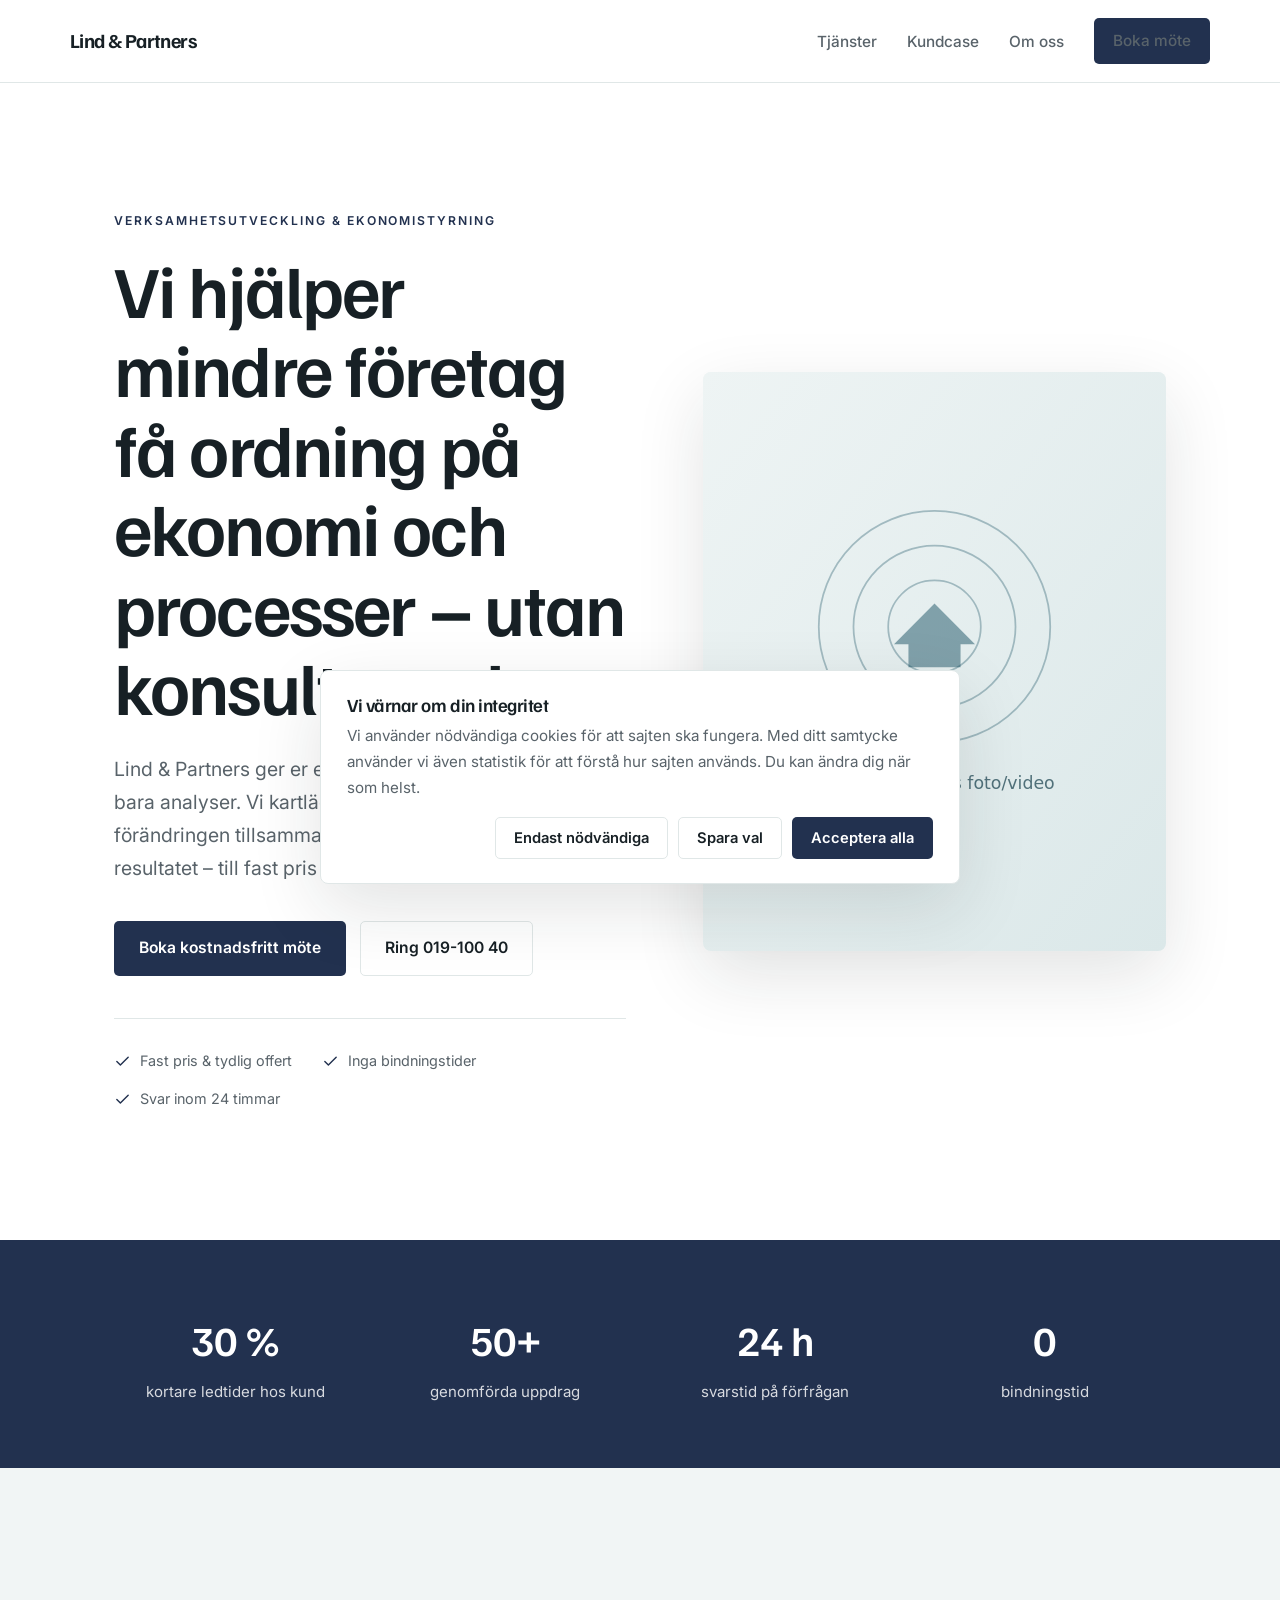
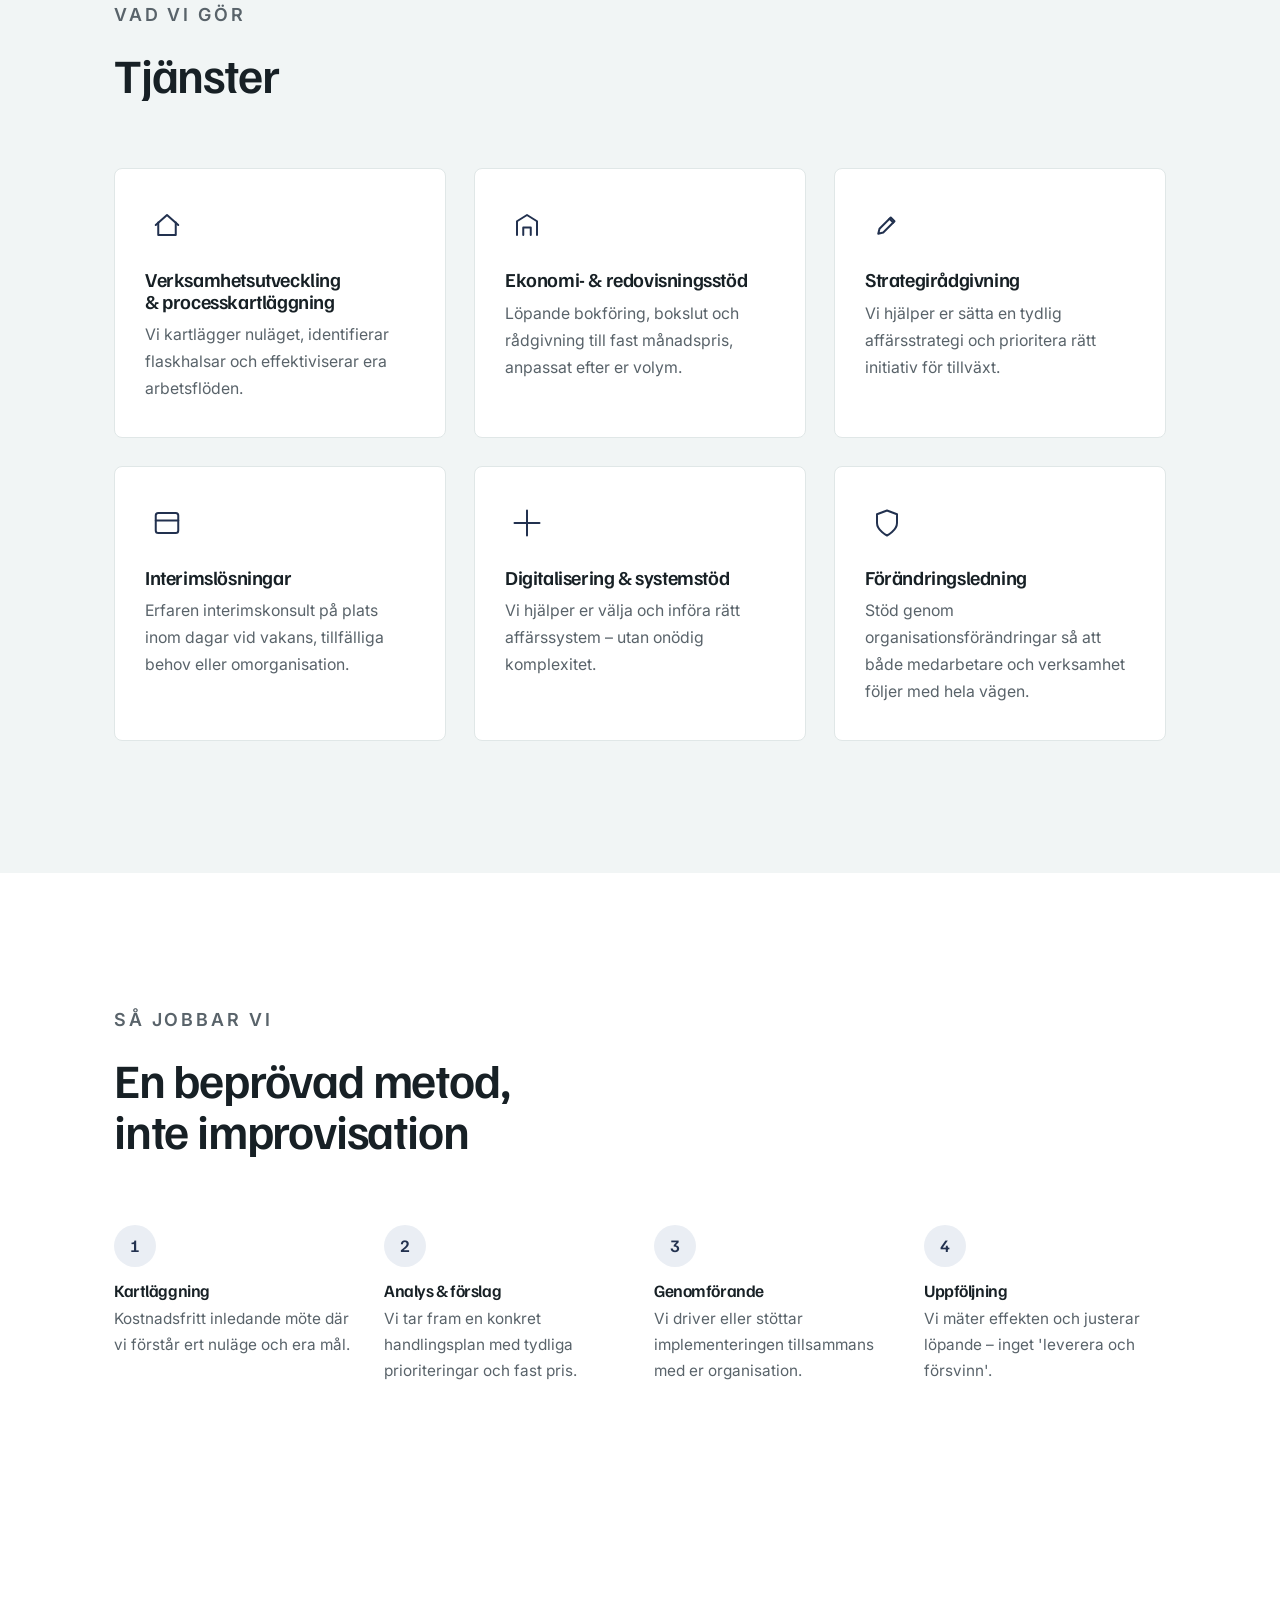
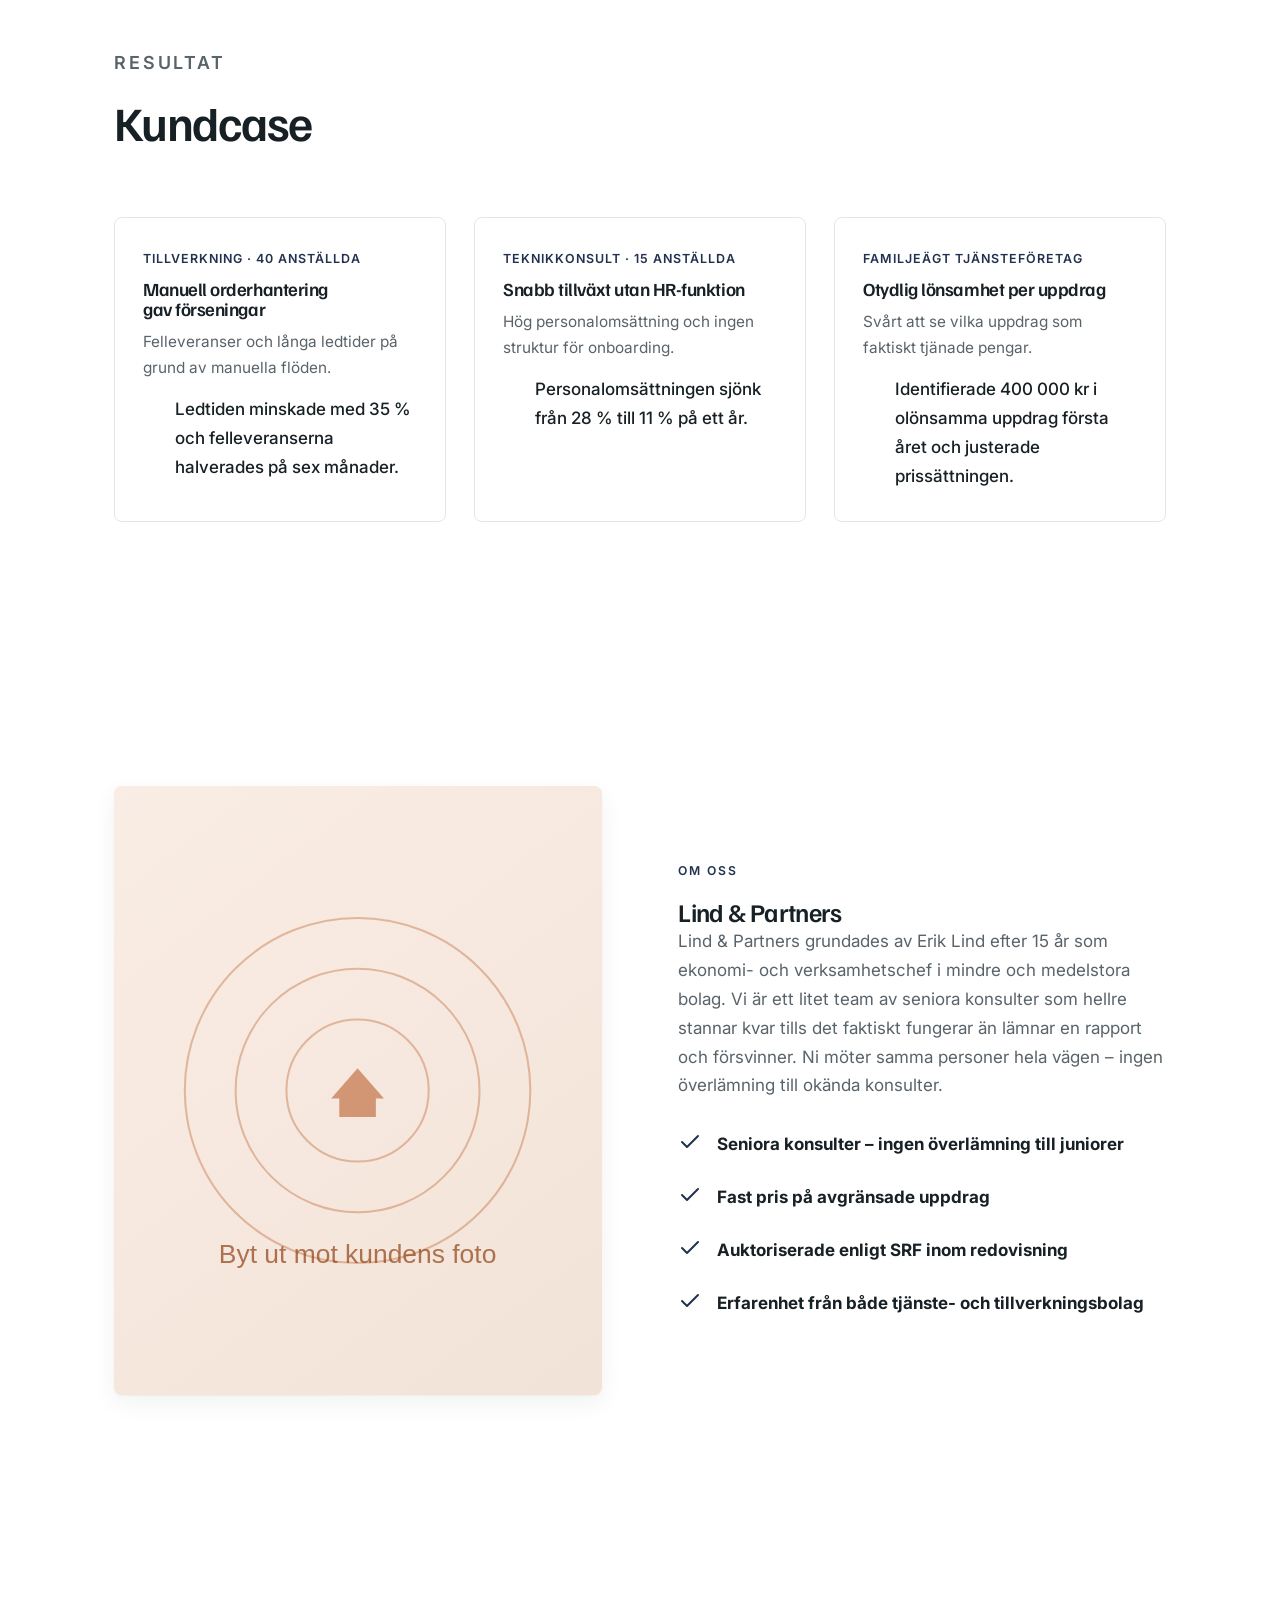
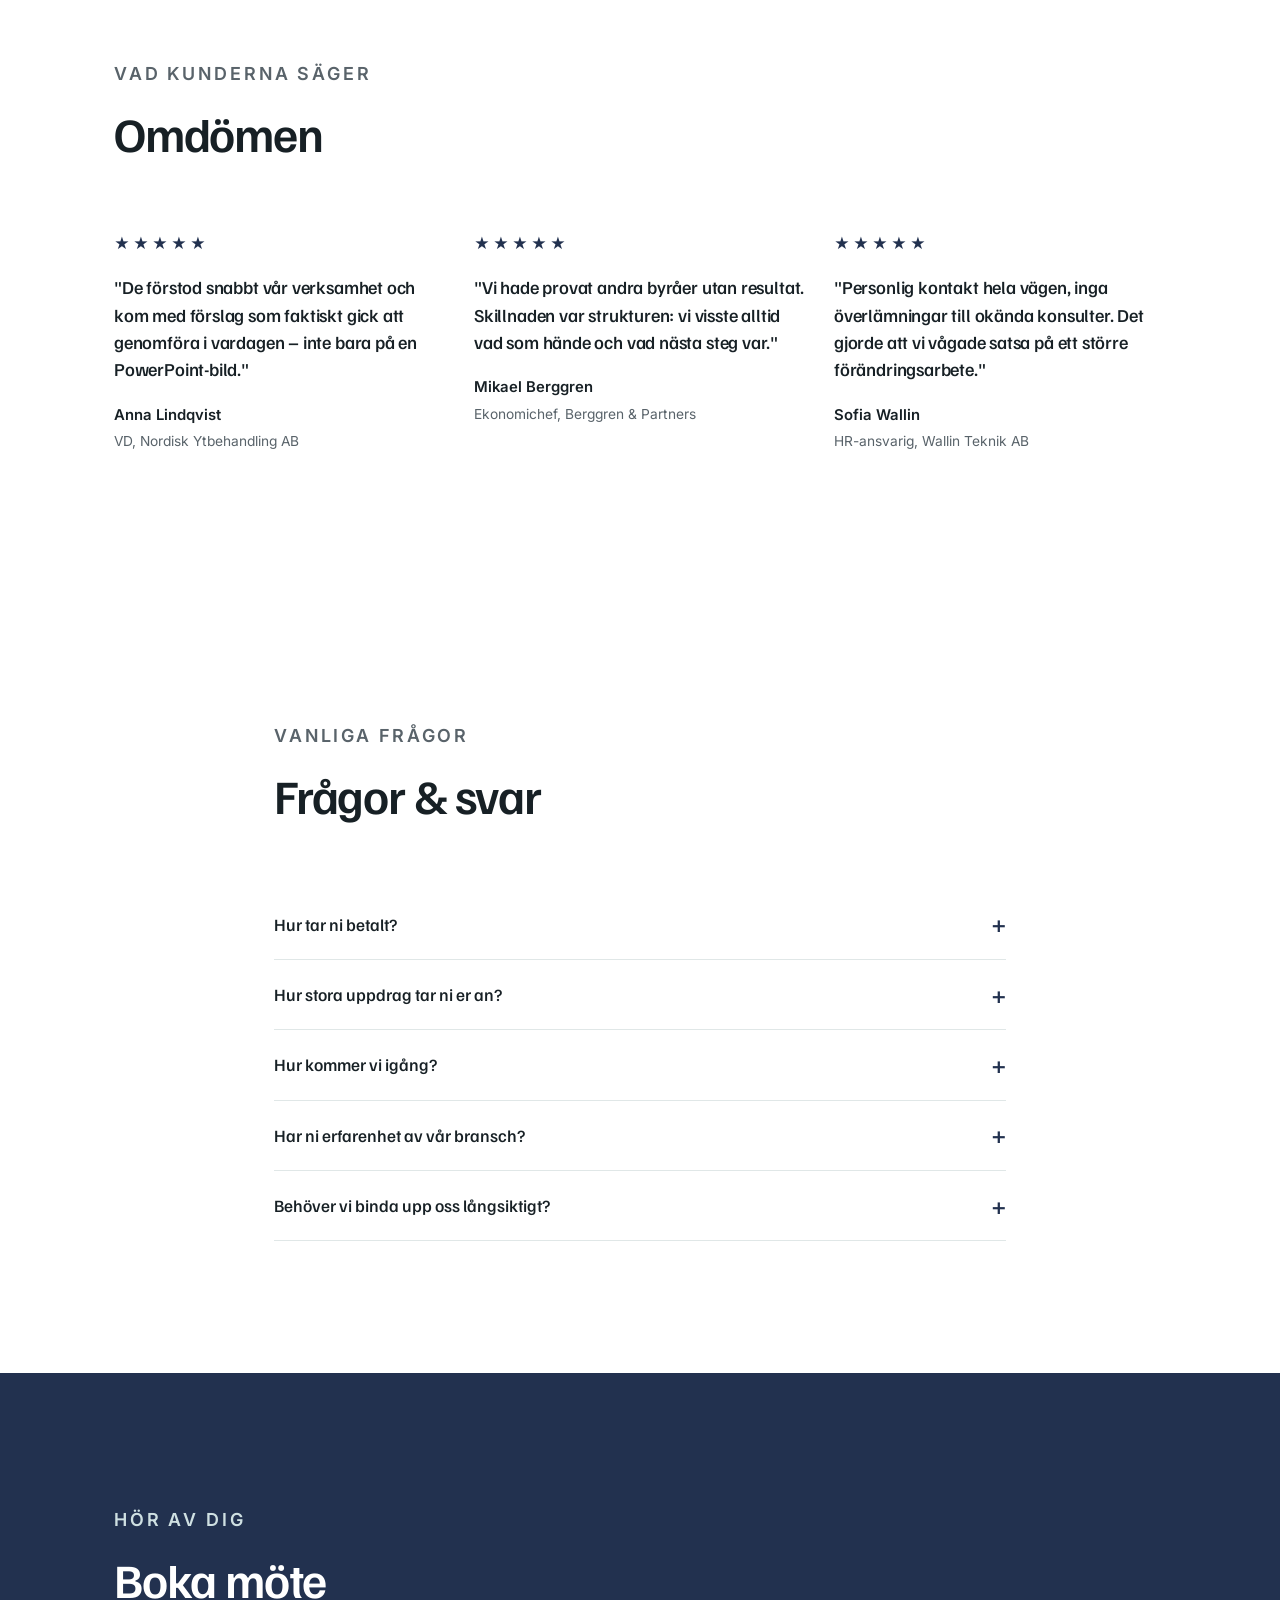
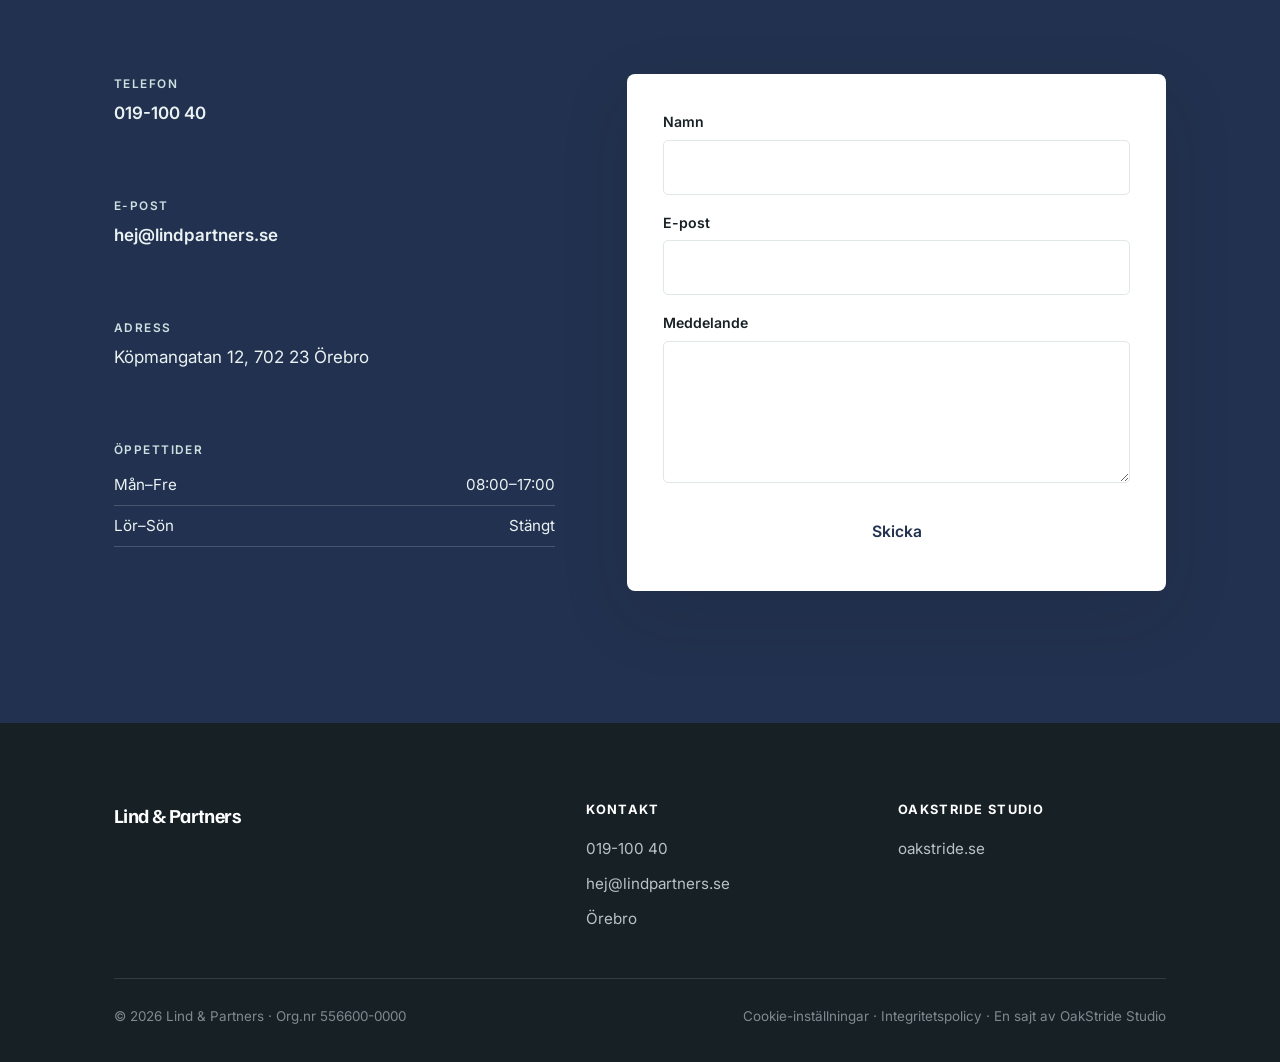
==== examples/lind-partners/index.html @ 36988d46 "Lägg till bransch-exempel under /examples (showcase)" ====
<!DOCTYPE html>
<html lang="sv" data-segment="konsult">
<head>
  <meta charset="UTF-8" />
  <meta name="viewport" content="width=device-width, initial-scale=1.0" />
  <title>Lind &amp; Partners</title>
  <meta name="description" content="Lind &amp; Partners ger er en konkret handlingsplan, inte bara analyser. Vi kartlägger nuläget, genomför förändringen tillsammans med er och följer upp resultatet – till fast pris och utan bindningstid." />
  <link rel="canonical" href="https://www.lindpartners.se/" />
  <meta property="og:type" content="website" />
  <meta property="og:title" content="Lind &amp; Partners" />
  <meta property="og:locale" content="sv_SE" />
  <link rel="icon" href="assets/favicon.svg" type="image/svg+xml" />
  <link rel="preconnect" href="https://fonts.googleapis.com" />
  <link rel="preconnect" href="https://fonts.gstatic.com" crossorigin />
  <link href="https://fonts.googleapis.com/css2?family=Familjen+Grotesk:wght@500;600;700&family=Inter:wght@400;500;600&display=swap" rel="stylesheet" />
  <link rel="stylesheet" href="styles.css" />
  <link rel="stylesheet" href="themes.css" />
  <script type="application/ld+json">{"@context":"https://schema.org","@type":"ProfessionalService","name":"Lind & Partners","telephone":"019-100 40","email":"hej@lindpartners.se","address":{"@type":"PostalAddress","streetAddress":"Köpmangatan 12","postalCode":"702 23","addressLocality":"Örebro","addressCountry":"SE"},"url":"https://www.lindpartners.se/"}</script>
</head>
<body>
  <a class="skip-link" href="#main">Hoppa till innehåll</a>
  <header class="site-header">
    <div class="container nav">
      <a class="brand" href="#top">Lind &amp; Partners</a>
      <button class="nav-toggle" aria-label="Öppna meny" aria-expanded="false" aria-controls="menu"><svg viewBox="0 0 24 24" fill="none" stroke-width="2" stroke-linecap="round" stroke-linejoin="round"><path d="M4 7h16M4 12h16M4 17h16"/></svg></button>
      <ul class="nav-links" id="menu">
        <li><a href="#tjanster">Tjänster</a></li>
        <li><a href="#case">Kundcase</a></li>
        <li><a href="#om">Om oss</a></li>
        <li><a class="btn btn--primary" href="#kontakt">Boka möte</a></li>
      </ul>
    </div>
  </header>
  <main id="main">
    <span id="top"></span>
    <section class="hero">
      <div class="container hero-grid">
        <div>
          <p class="eyebrow">Verksamhetsutveckling &amp; ekonomistyrning</p>
          <h1>Vi hjälper mindre företag få ordning på ekonomi och processer – utan konsultsnack</h1>
          <p class="lead">Lind &amp; Partners ger er en konkret handlingsplan, inte bara analyser. Vi kartlägger nuläget, genomför förändringen tillsammans med er och följer upp resultatet – till fast pris och utan bindningstid.</p>
          <div class="cta-row">
            <a class="btn btn--primary" href="#kontakt">Boka kostnadsfritt möte</a>
            <a class="btn btn--ghost" href="tel:019-10040">Ring 019-100 40</a>
          </div>
          <div class="trust-row">
            <span><svg viewBox="0 0 24 24" fill="none" stroke-width="2" stroke-linecap="round" stroke-linejoin="round"><path d="M20 6 9 17l-5-5"/></svg> Fast pris &amp; tydlig offert</span>
            <span><svg viewBox="0 0 24 24" fill="none" stroke-width="2" stroke-linecap="round" stroke-linejoin="round"><path d="M20 6 9 17l-5-5"/></svg> Inga bindningstider</span>
            <span><svg viewBox="0 0 24 24" fill="none" stroke-width="2" stroke-linecap="round" stroke-linejoin="round"><path d="M20 6 9 17l-5-5"/></svg> Svar inom 24 timmar</span>
          </div>
        </div>
        <div class="hero-media">
          <video class="hero-video" autoplay muted loop playsinline preload="metadata" poster="assets/hero-poster.svg" aria-label="Lind &amp; Partners"></video>
          <img class="video-poster" src="assets/hero-poster.svg" alt="Lind &amp; Partners" />
        </div>
      </div>
    </section>

    <section class="band"><div class="container stats">
        <div class="stat"><div class="stat-v">30 %</div><div class="stat-l">kortare ledtider hos kund</div></div>
        <div class="stat"><div class="stat-v">50+</div><div class="stat-l">genomförda uppdrag</div></div>
        <div class="stat"><div class="stat-v">24 h</div><div class="stat-l">svarstid på förfrågan</div></div>
        <div class="stat"><div class="stat-v">0</div><div class="stat-l">bindningstid</div></div>
      </div></section>

    <section class="section section--surface" id="tjanster">
      <div class="container">
        <div class="section-head"><p class="eyebrow">Vad vi gör</p><h2>Tjänster</h2></div>
        <div class="cards">
          <article class="card"><div class="card-icon"><svg viewBox="0 0 24 24" fill="none" stroke-width="1.6" stroke-linecap="round" stroke-linejoin="round"><path d="M3 12 12 4l9 8"/><path d="M5 10v10h14V10"/></svg></div><h3>Verksamhetsutveckling &amp; processkartläggning</h3><p>Vi kartlägger nuläget, identifierar flaskhalsar och effektiviserar era arbetsflöden.</p></article>
          <article class="card"><div class="card-icon"><svg viewBox="0 0 24 24" fill="none" stroke-width="1.6" stroke-linecap="round" stroke-linejoin="round"><path d="M4 20V9l8-5 8 5v11"/><path d="M9 20v-6h6v6"/></svg></div><h3>Ekonomi- &amp; redovisningsstöd</h3><p>Löpande bokföring, bokslut och rådgivning till fast månadspris, anpassat efter er volym.</p></article>
          <article class="card"><div class="card-icon"><svg viewBox="0 0 24 24" fill="none" stroke-width="1.6" stroke-linecap="round" stroke-linejoin="round"><path d="m14 7 3 3"/><path d="M5 19l1-4 9-9 3 3-9 9-4 1Z"/></svg></div><h3>Strategirådgivning</h3><p>Vi hjälper er sätta en tydlig affärsstrategi och prioritera rätt initiativ för tillväxt.</p></article>
          <article class="card"><div class="card-icon"><svg viewBox="0 0 24 24" fill="none" stroke-width="1.6" stroke-linecap="round" stroke-linejoin="round"><rect x="3" y="4" width="18" height="16" rx="2"/><path d="M3 10h18"/></svg></div><h3>Interimslösningar</h3><p>Erfaren interimskonsult på plats inom dagar vid vakans, tillfälliga behov eller omorganisation.</p></article>
          <article class="card"><div class="card-icon"><svg viewBox="0 0 24 24" fill="none" stroke-width="1.6" stroke-linecap="round" stroke-linejoin="round"><path d="M12 2v20M2 12h20"/></svg></div><h3>Digitalisering &amp; systemstöd</h3><p>Vi hjälper er välja och införa rätt affärssystem – utan onödig komplexitet.</p></article>
          <article class="card"><div class="card-icon"><svg viewBox="0 0 24 24" fill="none" stroke-width="1.6" stroke-linecap="round" stroke-linejoin="round"><path d="M12 22s8-4 8-10V5l-8-3-8 3v7c0 6 8 10 8 10Z"/></svg></div><h3>Förändringsledning</h3><p>Stöd genom organisationsförändringar så att både medarbetare och verksamhet följer med hela vägen.</p></article>
        </div>
      </div>
    </section>

    <section class="section" id="process">
      <div class="container">
        <div class="section-head"><p class="eyebrow">Så jobbar vi</p><h2>En beprövad metod, inte improvisation</h2></div>
        <ol class="steps">
          <li class="step"><span class="step-no">1</span><div><h3>Kartläggning</h3><p>Kostnadsfritt inledande möte där vi förstår ert nuläge och era mål.</p></div></li>
          <li class="step"><span class="step-no">2</span><div><h3>Analys &amp; förslag</h3><p>Vi tar fram en konkret handlingsplan med tydliga prioriteringar och fast pris.</p></div></li>
          <li class="step"><span class="step-no">3</span><div><h3>Genomförande</h3><p>Vi driver eller stöttar implementeringen tillsammans med er organisation.</p></div></li>
          <li class="step"><span class="step-no">4</span><div><h3>Uppföljning</h3><p>Vi mäter effekten och justerar löpande – inget 'leverera och försvinn'.</p></div></li>
        </ol>
      </div>
    </section>

    <section class="section" id="case">
      <div class="container">
        <div class="section-head"><p class="eyebrow">Resultat</p><h2>Kundcase</h2></div>
        <div class="cases">
          <article class="case"><p class="case-tag">Tillverkning · 40 anställda</p><h3>Manuell orderhantering gav förseningar</h3><p class="case-ch">Felleveranser och långa ledtider på grund av manuella flöden.</p><p class="case-re"><span class="tick"><svg viewBox="0 0 24 24" fill="none" stroke-width="2" stroke-linecap="round" stroke-linejoin="round"><path d="M20 6 9 17l-5-5"/></svg></span><span>Ledtiden minskade med 35 % och felleveranserna halverades på sex månader.</span></p></article>
          <article class="case"><p class="case-tag">Teknikkonsult · 15 anställda</p><h3>Snabb tillväxt utan HR-funktion</h3><p class="case-ch">Hög personalomsättning och ingen struktur för onboarding.</p><p class="case-re"><span class="tick"><svg viewBox="0 0 24 24" fill="none" stroke-width="2" stroke-linecap="round" stroke-linejoin="round"><path d="M20 6 9 17l-5-5"/></svg></span><span>Personalomsättningen sjönk från 28 % till 11 % på ett år.</span></p></article>
          <article class="case"><p class="case-tag">Familjeägt tjänsteföretag</p><h3>Otydlig lönsamhet per uppdrag</h3><p class="case-ch">Svårt att se vilka uppdrag som faktiskt tjänade pengar.</p><p class="case-re"><span class="tick"><svg viewBox="0 0 24 24" fill="none" stroke-width="2" stroke-linecap="round" stroke-linejoin="round"><path d="M20 6 9 17l-5-5"/></svg></span><span>Identifierade 400 000 kr i olönsamma uppdrag första året och justerade prissättningen.</span></p></article>
        </div>
      </div>
    </section>

    <section class="section" id="om">
      <div class="container split">
        <div class="split-media"><img src="assets/placeholder.svg" alt="Lind &amp; Partners" /></div>
        <div>
          <p class="eyebrow">Om oss</p>
          <h2>Lind &amp; Partners</h2>
          <p style="color:var(--ink-soft)">Lind &amp; Partners grundades av Erik Lind efter 15 år som ekonomi- och verksamhetschef i mindre och medelstora bolag. Vi är ett litet team av seniora konsulter som hellre stannar kvar tills det faktiskt fungerar än lämnar en rapport och försvinner. Ni möter samma personer hela vägen – ingen överlämning till okända konsulter.</p>
          <ul class="feature-list">
            <li><span class="tick"><svg viewBox="0 0 24 24" fill="none" stroke-width="2" stroke-linecap="round" stroke-linejoin="round"><path d="M20 6 9 17l-5-5"/></svg></span><span><strong>Seniora konsulter – ingen överlämning till juniorer</strong></span></li>
            <li><span class="tick"><svg viewBox="0 0 24 24" fill="none" stroke-width="2" stroke-linecap="round" stroke-linejoin="round"><path d="M20 6 9 17l-5-5"/></svg></span><span><strong>Fast pris på avgränsade uppdrag</strong></span></li>
            <li><span class="tick"><svg viewBox="0 0 24 24" fill="none" stroke-width="2" stroke-linecap="round" stroke-linejoin="round"><path d="M20 6 9 17l-5-5"/></svg></span><span><strong>Auktoriserade enligt SRF inom redovisning</strong></span></li>
            <li><span class="tick"><svg viewBox="0 0 24 24" fill="none" stroke-width="2" stroke-linecap="round" stroke-linejoin="round"><path d="M20 6 9 17l-5-5"/></svg></span><span><strong>Erfarenhet från både tjänste- och tillverkningsbolag</strong></span></li>
          </ul>
        </div>
      </div>
    </section>

    <section class="section" id="omdomen">
      <div class="container">
        <div class="section-head"><p class="eyebrow">Vad kunderna säger</p><h2>Omdömen</h2></div>
        <div class="reviews">
          <blockquote class="review"><div class="stars" aria-label="5 av 5 stjärnor">★★★★★</div><p>"De förstod snabbt vår verksamhet och kom med förslag som faktiskt gick att genomföra i vardagen – inte bara på en PowerPoint-bild."</p><div class="who">Anna Lindqvist<span>VD, Nordisk Ytbehandling AB</span></div></blockquote>
          <blockquote class="review"><div class="stars" aria-label="5 av 5 stjärnor">★★★★★</div><p>"Vi hade provat andra byråer utan resultat. Skillnaden var strukturen: vi visste alltid vad som hände och vad nästa steg var."</p><div class="who">Mikael Berggren<span>Ekonomichef, Berggren &amp; Partners</span></div></blockquote>
          <blockquote class="review"><div class="stars" aria-label="5 av 5 stjärnor">★★★★★</div><p>"Personlig kontakt hela vägen, inga överlämningar till okända konsulter. Det gjorde att vi vågade satsa på ett större förändringsarbete."</p><div class="who">Sofia Wallin<span>HR-ansvarig, Wallin Teknik AB</span></div></blockquote>
        </div>
      </div>
    </section>

    <section class="section" id="faq">
      <div class="container narrow">
        <div class="section-head"><p class="eyebrow">Vanliga frågor</p><h2>Frågor &amp; svar</h2></div>
        <div class="faq">
          <details class="faq-item"><summary>Hur tar ni betalt?</summary><div class="faq-a"><p>Vi jobbar med fasta paketpriser för avgränsade uppdrag och timpris för löpande eller interimsuppdrag – ni får alltid en tydlig offert innan vi startar.</p></div></details>
          <details class="faq-item"><summary>Hur stora uppdrag tar ni er an?</summary><div class="faq-a"><p>Allt från kortare rådgivningsinsatser på några veckor till längre uppdrag och interimslösningar på flera månader.</p></div></details>
          <details class="faq-item"><summary>Hur kommer vi igång?</summary><div class="faq-a"><p>Vi börjar med ett kostnadsfritt och förutsättningslöst möte där vi går igenom ert behov. Sedan får ni ett konkret förslag inom några dagar.</p></div></details>
          <details class="faq-item"><summary>Har ni erfarenhet av vår bransch?</summary><div class="faq-a"><p>Vi har arbetat med bolag inom både tjänst, handel och tillverkning och anpassar alltid metoden efter er verksamhet snarare än att köra ett standardpaket.</p></div></details>
          <details class="faq-item"><summary>Behöver vi binda upp oss långsiktigt?</summary><div class="faq-a"><p>Nej, vi jobbar utan långa bindningstider – ni utvärderar löpande och fortsätter bara så länge det ger värde.</p></div></details>
        </div>
      </div>
    </section>

    <section class="section section--brand" id="kontakt">
      <div class="container">
        <div class="section-head"><p class="eyebrow">Hör av dig</p><h2>Boka möte</h2></div>
        <div class="contact-grid">
          <ul class="contact-list">
            <li><div class="k">Telefon</div><a href="tel:019-10040">019-100 40</a></li>
            <li><div class="k">E-post</div><a href="mailto:hej@lindpartners.se">hej@lindpartners.se</a></li>
            <li><div class="k">Adress</div>Köpmangatan 12, 702 23 Örebro</li>
            <li><div class="k">Öppettider</div><ul class="hours">
                <li><span>Mån–Fre</span><span>08:00–17:00</span></li>
                <li><span>Lör–Sön</span><span>Stängt</span></li>
              </ul></li>
          </ul>
          <form class="contact-form" action="#" method="post">
            <div><label for="namn">Namn</label><input id="namn" name="namn" type="text" autocomplete="name" required /></div>
            <div><label for="epost">E-post</label><input id="epost" name="epost" type="email" autocomplete="email" required /></div>
            <div><label for="meddelande">Meddelande</label><textarea id="meddelande" name="meddelande" rows="4" required></textarea></div>
            <button class="btn btn--primary btn--block" type="submit">Skicka</button>
          </form>
        </div>
      </div>
    </section>
  </main>
  <footer class="site-footer">
    <div class="container">
      <div class="footer-grid">
        <div><a class="brand" href="#top" style="color:#fff">Lind &amp; Partners</a></div>
        <div><h4>Kontakt</h4><ul><li><a href="tel:019-10040">019-100 40</a></li><li><a href="mailto:hej@lindpartners.se">hej@lindpartners.se</a></li><li>Örebro</li></ul></div>
        <div><h4>OakStride Studio</h4><ul><li><a href="https://oakstride.se">oakstride.se</a></li></ul></div>
      </div>
      <div class="footer-bottom">
        <span>© 2026 Lind &amp; Partners · Org.nr 556600-0000</span>
        <span><a href="#" data-oak-consent-open>Cookie-inställningar</a> · <a href="integritetspolicy.html">Integritetspolicy</a> · En sajt av <a href="https://oakstride.se">OakStride Studio</a></span>
      </div>
    </div>
  </footer>
  <script>
    (function () {
      var t = document.querySelector('.nav-toggle'), m = document.getElementById('menu');
      if (t && m) { t.addEventListener('click', function(){var o=m.classList.toggle('open');t.setAttribute('aria-expanded',o?'true':'false');});
        m.addEventListener('click', function(e){ if(e.target.tagName==='A'){m.classList.remove('open');t.setAttribute('aria-expanded','false');} }); }
      if (window.matchMedia && matchMedia('(prefers-reduced-motion: reduce)').matches) {
        document.querySelectorAll('video[autoplay]').forEach(function(v){v.removeAttribute('autoplay');v.pause();});
      }
    })();
  </script>
  <script src="oak-consent.js" defer></script>
  <script src="oak-analytics.js" data-site="lindpartners.se" defer></script>
</body>
</html>
---- examples/lind-partners/styles.css ----
/* =============================================================
   OakStride Studio – Golden Template stylesheet
   Designspråk: "Ren nordisk" – luft, en djup accent, foto-lett.
   -------------------------------------------------------------
   Byt en kunds utseende genom att bara ändra variablerna i
   :root nedan (färger, typsnitt, radie). Inget annat behöver röras.
   ============================================================= */

/* -----------------------------------------------------------------
   1. DESIGN TOKENS  ← detta är det ENDA du normalt ändrar per kund
   ----------------------------------------------------------------- */
:root {
  /* Varumärke – EN djup accent (håll det disciplinerat) */
  --brand:      #1d5566;     /* stålblå – nordiskt vatten */
  --brand-dark: #143d4a;     /* hover/mörkare */
  --brand-tint: #e9f1f2;     /* ljus bakgrundston */

  /* Neutraler – kylbiaserade mot accenten (medvetet valda) */
  --ink:      #172025;       /* kall nästan-svart, brödtext/rubriker */
  --ink-soft: #59636a;       /* dämpad text */
  --paper:    #ffffff;       /* sidbakgrund */
  --surface:  #f1f5f5;       /* sektionsbakgrund (kall off-white) */
  --line:     #e0e7e7;       /* hårfina linjer/kanter */

  /* Fokus (tillgänglighet) */
  --focus:    #1d5566;

  /* Typsnitt */
  --font-head: 'Familjen Grotesk', system-ui, -apple-system, 'Segoe UI', sans-serif;
  --font-body: 'Inter', system-ui, -apple-system, 'Segoe UI', sans-serif;

  /* Form & rytm – crisp och luftigt */
  --radius:    8px;
  --radius-sm: 5px;
  --shadow:    0 1px 2px rgba(23,32,37,.04), 0 8px 24px rgba(23,32,37,.06);
  --shadow-lg: 0 24px 70px rgba(23,32,37,.12);
  --container: 1140px;
  --gap:       clamp(1rem, 2.6vw, 1.75rem);
}

/* -----------------------------------------------------------------
   2. RESET & BAS
   ----------------------------------------------------------------- */
*, *::before, *::after { box-sizing: border-box; margin: 0; padding: 0; }
html { scroll-behavior: smooth; -webkit-text-size-adjust: 100%; }
@media (prefers-reduced-motion: reduce) {
  html { scroll-behavior: auto; }
  *, *::before, *::after { animation: none !important; transition: none !important; }
}
body {
  font-family: var(--font-body);
  color: var(--ink);
  background: var(--paper);
  line-height: 1.7;
  font-size: 17px;
  -webkit-font-smoothing: antialiased;
}
img, svg { display: block; max-width: 100%; height: auto; }
a { color: inherit; }
h1, h2, h3 {
  font-family: var(--font-head); font-weight: 600; line-height: 1.08;
  letter-spacing: -0.025em; color: var(--ink); text-wrap: balance;
}
:focus-visible { outline: 2.5px solid var(--focus); outline-offset: 3px; border-radius: 2px; }

/* -----------------------------------------------------------------
   3. LAYOUT-HJÄLPARE  (luft gör jobbet)
   ----------------------------------------------------------------- */
.container { max-width: var(--container); margin-inline: auto; padding-inline: clamp(22px, 5vw, 44px); }
.section { padding: clamp(68px, 11vw, 132px) 0; }
.section--surface { background: var(--surface); }
.section--brand { background: var(--brand); color: #eaf2f3; }
.section--brand h2, .section--brand .eyebrow { color: #fff; }
.section--brand .section-head p { color: #cfe0e2; }
.section--brand .contact-list .k { color: #cfe0e2; opacity: 1; }
.eyebrow {
  font-size: 0.76rem; font-weight: 600; letter-spacing: 0.16em; text-transform: uppercase;
  color: var(--brand); margin-bottom: 18px;
}
.section-head { max-width: 62ch; margin-bottom: clamp(40px, 6vw, 68px); }
.section-head h2 { font-size: clamp(2rem, 4.4vw, 3rem); margin-bottom: 16px; }
.section-head p { color: var(--ink-soft); font-size: 1.12rem; max-width: 54ch; }

.skip-link { position: absolute; left: -999px; top: 0; z-index: 100; background: var(--brand); color: #fff; padding: 12px 18px; border-radius: 0 0 var(--radius-sm) 0; }
.skip-link:focus { left: 0; }

/* -----------------------------------------------------------------
   4. KNAPPAR  (crisp, en accent)
   ----------------------------------------------------------------- */
.btn {
  display: inline-flex; align-items: center; gap: 9px;
  font-family: var(--font-body); font-weight: 600; font-size: 0.98rem;
  padding: 13px 24px; border-radius: var(--radius-sm); text-decoration: none;
  border: 1.5px solid transparent; cursor: pointer;
  transition: background .16s, color .16s, border-color .16s, transform .16s;
}
.btn--primary { background: var(--brand); color: #fff; }
.btn--primary:hover, .btn--primary:focus-visible { background: var(--brand-dark); }
.btn--ghost { border-color: var(--line); color: var(--ink); background: transparent; }
.btn--ghost:hover, .btn--ghost:focus-visible { border-color: var(--brand); color: var(--brand); }
.section--brand .btn--primary { background: #fff; color: var(--brand); }
.section--brand .btn--primary:hover { background: #eaf2f3; }
.btn--block { width: 100%; justify-content: center; }

/* -----------------------------------------------------------------
   5. HEADER / NAV  (minimal)
   ----------------------------------------------------------------- */
.site-header {
  position: sticky; top: 0; z-index: 20;
  background: color-mix(in srgb, var(--paper) 85%, transparent);
  backdrop-filter: blur(12px);
  border-bottom: 1px solid var(--line);
}
.nav { display: flex; align-items: center; justify-content: space-between; padding: 18px 0; }
.brand { font-family: var(--font-head); font-weight: 700; font-size: 1.24rem; text-decoration: none; color: var(--ink); letter-spacing: -0.03em; }
.brand span { color: var(--brand); }
.nav-links { display: flex; align-items: center; gap: 30px; list-style: none; }
.nav-links a { text-decoration: none; font-weight: 500; font-size: 0.96rem; color: var(--ink-soft); }
.nav-links a:hover { color: var(--ink); }
.nav-links .btn { padding: 9px 18px; }
.nav-toggle { display: none; background: none; border: 0; cursor: pointer; padding: 8px; }
.nav-toggle svg { width: 26px; height: 26px; stroke: var(--ink); }

@media (max-width: 800px) {
  .nav-toggle { display: block; }
  .nav-links {
    position: absolute; top: 100%; left: 0; right: 0;
    flex-direction: column; align-items: stretch; gap: 2px;
    background: var(--paper); border-bottom: 1px solid var(--line);
    padding: 10px 22px 22px; box-shadow: var(--shadow); display: none;
  }
  .nav-links.open { display: flex; }
  .nav-links a { padding: 13px 4px; border-bottom: 1px solid var(--line); }
  .nav-links li:last-child a, .nav-links .btn { border: 0; }
  .nav-links .btn { margin-top: 10px; justify-content: center; }
}

/* -----------------------------------------------------------------
   6. HERO  (foto-lett, mycket luft)
   ----------------------------------------------------------------- */
.hero { padding: clamp(64px, 11vw, 128px) 0; }
.hero-grid { display: grid; grid-template-columns: 1.05fr 0.95fr; gap: clamp(32px, 6vw, 80px); align-items: center; }
.hero h1 { font-size: clamp(2.6rem, 7vw, 4.6rem); margin-bottom: 26px; }
.hero .lead { font-size: 1.22rem; color: var(--ink-soft); max-width: 46ch; margin-bottom: 36px; }
.hero .cta-row { display: flex; gap: 14px; flex-wrap: wrap; }
.hero-media { border-radius: var(--radius); overflow: hidden; box-shadow: var(--shadow-lg); aspect-ratio: 4/5; background: var(--surface); }
.hero-media img { width: 100%; height: 100%; object-fit: cover; }
.trust-row { display: flex; flex-wrap: wrap; gap: 14px 30px; margin-top: 42px; padding-top: 30px; border-top: 1px solid var(--line); color: var(--ink-soft); font-size: 0.9rem; }
.trust-row span { display: inline-flex; align-items: center; gap: 9px; }
.trust-row svg { width: 17px; height: 17px; stroke: var(--brand); }
@media (max-width: 880px) { .hero-grid { grid-template-columns: 1fr; } .hero-media { order: -1; aspect-ratio: 16/10; } }

/* -----------------------------------------------------------------
   7. TJÄNSTER  (lätta kort, luft framför ramar)
   ----------------------------------------------------------------- */
.cards { display: grid; grid-template-columns: repeat(3, 1fr); gap: var(--gap); }
@media (max-width: 900px) { .cards { grid-template-columns: repeat(2, 1fr); } }
@media (max-width: 560px) { .cards { grid-template-columns: 1fr; } }
.card { background: var(--paper); border: 1px solid var(--line); border-radius: var(--radius); padding: 34px 30px; transition: border-color .18s, transform .18s; }
.card:hover { transform: translateY(-3px); border-color: var(--brand); }
.card .card-icon { width: 44px; height: 44px; display: grid; place-items: center; margin-bottom: 22px; color: var(--brand); }
.card .card-icon svg { width: 30px; height: 30px; stroke: var(--brand); }
.card h3 { font-size: 1.24rem; margin-bottom: 10px; letter-spacing: -0.02em; }
.card p { color: var(--ink-soft); font-size: 0.99rem; }

/* -----------------------------------------------------------------
   8. OM / FEATURES
   ----------------------------------------------------------------- */
.split { display: grid; grid-template-columns: 1fr 1fr; gap: clamp(32px, 6vw, 80px); align-items: center; }
.split-media { border-radius: var(--radius); overflow: hidden; box-shadow: var(--shadow); aspect-ratio: 4/5; background: var(--surface); }
.split-media img { width: 100%; height: 100%; object-fit: cover; }
.feature-list { list-style: none; display: grid; gap: 22px; margin-top: 30px; }
.feature-list li { display: flex; gap: 15px; align-items: flex-start; }
.feature-list .tick { flex: none; width: 24px; height: 24px; color: var(--brand); }
.feature-list .tick svg { width: 24px; height: 24px; stroke: var(--brand); }
.feature-list strong { display: block; margin-bottom: 2px; }
.feature-list span.txt { color: var(--ink-soft); font-size: 0.97rem; }
@media (max-width: 800px) { .split { grid-template-columns: 1fr; } }

/* -----------------------------------------------------------------
   9. GALLERI
   ----------------------------------------------------------------- */
.gallery { display: grid; grid-template-columns: repeat(3, 1fr); gap: 16px; }
.gallery a { border-radius: var(--radius); overflow: hidden; aspect-ratio: 4/3; background: var(--surface); }
.gallery img { width: 100%; height: 100%; object-fit: cover; transition: transform .4s ease; }
.gallery a:hover img { transform: scale(1.04); }
@media (max-width: 700px) { .gallery { grid-template-columns: repeat(2, 1fr); } }

/* -----------------------------------------------------------------
   10. OMDÖMEN
   ----------------------------------------------------------------- */
.reviews { display: grid; grid-template-columns: repeat(3, 1fr); gap: var(--gap); }
@media (max-width: 900px) { .reviews { grid-template-columns: 1fr; } }
.review { padding: 4px 0; }
.review + .review { border-top: 0; }
.stars { color: var(--brand); letter-spacing: 3px; margin-bottom: 16px; font-size: 0.95rem; }
.review p { font-size: 1.14rem; line-height: 1.5; margin-bottom: 20px; letter-spacing: -0.01em; font-family: var(--font-head); font-weight: 500; }
.review .who { font-weight: 600; font-size: 0.93rem; }
.review .who span { display: block; color: var(--ink-soft); font-weight: 400; font-size: 0.86rem; margin-top: 2px; }

/* -----------------------------------------------------------------
   11. KONTAKT
   ----------------------------------------------------------------- */
.contact-grid { display: grid; grid-template-columns: 0.9fr 1.1fr; gap: clamp(32px, 6vw, 72px); }
@media (max-width: 820px) { .contact-grid { grid-template-columns: 1fr; } }
.contact-list { list-style: none; display: grid; gap: 24px; }
.contact-list .k { font-size: 0.74rem; font-weight: 600; letter-spacing: 0.12em; text-transform: uppercase; opacity: 0.8; margin-bottom: 5px; }
.contact-list a { text-decoration: none; font-weight: 600; }
.section--brand .contact-list a:hover { text-decoration: underline; }
.hours { list-style: none; }
.hours li { display: flex; justify-content: space-between; padding: 7px 0; border-bottom: 1px solid rgba(255,255,255,.18); font-size: 0.95rem; }
form.contact-form { display: grid; gap: 16px; background: var(--paper); color: var(--ink); padding: clamp(24px, 4vw, 36px); border-radius: var(--radius); box-shadow: var(--shadow-lg); }
.contact-form label { font-size: 0.88rem; font-weight: 600; display: block; margin-bottom: 6px; }
.contact-form input, .contact-form textarea { width: 100%; font: inherit; padding: 12px 14px; border: 1px solid var(--line); border-radius: var(--radius-sm); background: var(--paper); color: var(--ink); }
.contact-form input:focus, .contact-form textarea:focus { outline: 2.5px solid var(--focus); outline-offset: 1px; border-color: var(--focus); }

/* -----------------------------------------------------------------
   12. FOOTER
   ----------------------------------------------------------------- */
.site-footer { background: var(--ink); color: #b9c2c6; padding: clamp(48px, 7vw, 76px) 0 34px; }
.footer-grid { display: grid; grid-template-columns: 1.6fr 1fr 1fr; gap: 44px; }
.site-footer h4 { color: #fff; font-family: var(--font-body); font-size: 0.8rem; letter-spacing: 0.1em; text-transform: uppercase; margin-bottom: 16px; }
.site-footer a { color: #b9c2c6; text-decoration: none; }
.site-footer a:hover { color: #fff; }
.site-footer ul { list-style: none; display: grid; gap: 9px; font-size: 0.95rem; }
.footer-bottom { border-top: 1px solid rgba(255,255,255,.12); margin-top: 46px; padding-top: 26px; display: flex; justify-content: space-between; flex-wrap: wrap; gap: 12px; font-size: 0.84rem; color: #7f8a8f; }
.footer-bottom a { color: #7f8a8f; }
@media (max-width: 720px) { .footer-grid { grid-template-columns: 1fr; gap: 30px; } }

/* -----------------------------------------------------------------
   13. HERO – RÖRLIG BILD (video)
   ----------------------------------------------------------------- */
/* a) Video i mediakolumnen (samma layout som bild) */
.hero-media video { width: 100%; height: 100%; object-fit: cover; display: block; }

/* b) Fullbredds "cinematic"-hero med bakgrundsvideo (valfri variant).
      Använd <section class="hero hero--cinematic"> med .hero-bg + .container. */
.hero--cinematic { position: relative; padding: 0; min-height: min(78vh, 720px); display: grid; align-items: center; overflow: hidden; }
.hero--cinematic .hero-bg { position: absolute; inset: 0; z-index: 0; }
.hero--cinematic .hero-bg video, .hero--cinematic .hero-bg img { width: 100%; height: 100%; object-fit: cover; }
.hero--cinematic::after { content: ""; position: absolute; inset: 0; z-index: 1; background: linear-gradient(90deg, rgba(23,32,37,.74) 0%, rgba(23,32,37,.40) 60%, rgba(23,32,37,.20) 100%); }
.hero--cinematic > .container { position: relative; z-index: 2; padding-top: 64px; padding-bottom: 64px; }
.hero--cinematic h1 { color: #fff; }
.hero--cinematic .eyebrow { color: #9fd0da; }
.hero--cinematic .lead { color: #dbe6e8; }
.hero--cinematic .trust-row { border-top-color: rgba(255,255,255,.25); color: #cdd8da; }
.hero--cinematic .trust-row svg { stroke: #fff; }
.hero--cinematic .btn--ghost { border-color: rgba(255,255,255,.5); color: #fff; }
.hero--cinematic .btn--ghost:hover { background: #fff; color: var(--brand); border-color: #fff; }

/* Reducerad rörelse: dölj video, visa poster (JS pausar också) */
@media (prefers-reduced-motion: reduce) {
  .hero-media video, .hero--cinematic .hero-bg video { display: none; }
  .hero-media .video-poster, .hero--cinematic .hero-bg .video-poster { display: block; }
}
.video-poster { display: none; width: 100%; height: 100%; object-fit: cover; }

/* -----------------------------------------------------------------
   14. COOKIE-/SAMTYCKESBANNER
   ----------------------------------------------------------------- */
.oak-consent { position: fixed; inset: auto 0 0 0; z-index: 60; display: flex; justify-content: center; padding: 16px; }
.oak-consent__card { background: var(--paper); color: var(--ink); border: 1px solid var(--line); border-radius: var(--radius); box-shadow: var(--shadow-lg); max-width: 640px; width: 100%; padding: 24px 26px; }
.oak-consent__title { font-size: 1.16rem; margin-bottom: 8px; }
.oak-consent__text { color: var(--ink-soft); font-size: 0.95rem; margin-bottom: 16px; }
.oak-consent__prefs { display: none; grid-template-columns: 1fr; gap: 2px; margin-bottom: 18px; }
.oak-consent--prefs .oak-consent__prefs { display: grid; }
.oak-consent__row { display: flex; gap: 12px; align-items: flex-start; padding: 12px 0; border-top: 1px solid var(--line); }
.oak-consent__row input { margin-top: 3px; width: 18px; height: 18px; accent-color: var(--brand); flex: none; }
.oak-consent__row strong { display: block; font-size: 0.95rem; }
.oak-consent__row span span { color: var(--ink-soft); font-size: 0.88rem; }
.oak-consent__actions { display: flex; gap: 10px; flex-wrap: wrap; justify-content: flex-end; }
.oak-consent__actions .btn { padding: 11px 18px; font-size: 0.92rem; }
@media (max-width: 560px) { .oak-consent__actions { flex-direction: column-reverse; } .oak-consent__actions .btn { width: 100%; justify-content: center; } }

/* -----------------------------------------------------------------
   15. BRANSCHSEKTIONER (process, referensprojekt, kundcase, siffror, FAQ)
   ----------------------------------------------------------------- */
.container.narrow { max-width: 820px; }

/* Så går det till – numrerade steg */
.steps { list-style: none; display: grid; grid-template-columns: repeat(4, 1fr); gap: var(--gap); counter-reset: step; }
@media (max-width: 900px) { .steps { grid-template-columns: repeat(2, 1fr); } }
@media (max-width: 520px) { .steps { grid-template-columns: 1fr; } }
.step { display: flex; flex-direction: column; gap: 14px; }
.step-no { display: inline-flex; align-items: center; justify-content: center; width: 42px; height: 42px; border-radius: 50%; background: var(--brand-tint); color: var(--brand); font-family: var(--font-head); font-weight: 600; font-size: 1.1rem; }
.step h3 { font-size: 1.08rem; margin-bottom: 6px; }
.step p { color: var(--ink-soft); font-size: 0.96rem; }

/* Referensprojekt */
.projects { display: grid; grid-template-columns: repeat(3, 1fr); gap: var(--gap); }
@media (max-width: 900px) { .projects { grid-template-columns: repeat(2, 1fr); } }
@media (max-width: 560px) { .projects { grid-template-columns: 1fr; } }
.project { margin: 0; border: 1px solid var(--line); border-radius: var(--radius); overflow: hidden; background: var(--paper); }
.project img { width: 100%; aspect-ratio: 4 / 3; object-fit: cover; display: block; }
.project figcaption { padding: 18px 20px; }
.project figcaption strong { display: block; margin-bottom: 4px; }
.project figcaption span { color: var(--ink-soft); font-size: 0.92rem; }

/* Kundcase */
.cases { display: grid; grid-template-columns: repeat(3, 1fr); gap: var(--gap); }
@media (max-width: 900px) { .cases { grid-template-columns: 1fr; } }
.case { background: var(--paper); border: 1px solid var(--line); border-radius: var(--radius); padding: 30px 28px; }
.case-tag { font-family: var(--font-body); font-weight: 600; font-size: 0.78rem; letter-spacing: 0.08em; text-transform: uppercase; color: var(--brand); margin-bottom: 10px; }
.case h3 { font-size: 1.16rem; margin-bottom: 10px; }
.case-ch { color: var(--ink-soft); font-size: 0.96rem; margin-bottom: 14px; }
.case-re { display: flex; gap: 10px; align-items: flex-start; font-weight: 500; }
.case-re .tick { flex: none; width: 22px; height: 22px; color: var(--brand); }

/* Siffror-band */
.band { background: var(--brand); color: #fff; padding: clamp(40px, 6vw, 64px) 0; }
.band .stats { display: grid; grid-template-columns: repeat(4, 1fr); gap: var(--gap); text-align: center; }
@media (max-width: 720px) { .band .stats { grid-template-columns: repeat(2, 1fr); } }
.stat-v { font-family: var(--font-head); font-weight: 600; font-size: clamp(1.9rem, 4vw, 2.6rem); letter-spacing: -0.02em; }
.stat-l { color: rgba(255,255,255,.82); font-size: 0.94rem; margin-top: 4px; }

/* FAQ-dragspel */
.faq { display: grid; gap: 0; }
.faq-item { border-bottom: 1px solid var(--line); }
.faq-item summary { cursor: pointer; list-style: none; padding: 20px 0; font-family: var(--font-head); font-weight: 500; font-size: 1.08rem; display: flex; justify-content: space-between; align-items: center; gap: 16px; }
.faq-item summary::-webkit-details-marker { display: none; }
.faq-item summary::after { content: "+"; color: var(--brand); font-size: 1.5rem; line-height: 1; flex: none; }
.faq-item[open] summary::after { content: "–"; }
.faq-a { padding: 0 0 22px; color: var(--ink-soft); max-width: 68ch; }
---- examples/lind-partners/themes.css ----
/* =============================================================
   OakStride Studio – Temapresets per kundsegment
   -------------------------------------------------------------
   Aktivera ett tema genom att sätta attribut på <html>:
       <html lang="sv" data-segment="restaurang">
   och länka rätt Google Fonts (se "Typsnitt" i kommentaren per tema).

   Två typsnittspar används:
     A) Familjen Grotesk + Inter   (modern nordisk – default)
     B) Fraunces + Inter           (varm/elegant)
   ============================================================= */

/* 1. Hantverk, Bygg & Service — stålblå (default). Typsnitt A */
:root[data-segment="hantverk"]      { --brand:#1d5566; --brand-dark:#143d4a; --brand-tint:#e9f1f2; }

/* 2. Restaurang, Café & Catering — vinrött, varmt. Typsnitt B */
:root[data-segment="restaurang"]    { --brand:#6d2135; --brand-dark:#521826; --brand-tint:#f6ebe9; --surface:#faf5f2; --ink:#241a1a;
  --font-head:'Fraunces', Georgia, serif; }

/* 3. Butik & Handel — modern magenta. Typsnitt A */
:root[data-segment="butik"]         { --brand:#b5296b; --brand-dark:#8f1d53; --brand-tint:#fbe9f1; }

/* 4. Konsult & Professionella tjänster — djup marinblå. Typsnitt A */
:root[data-segment="konsult"]       { --brand:#22314f; --brand-dark:#161f33; --brand-tint:#eaeef4; }

/* 5. Media, Reklam & Kreativt — korall-röd på nästan-svart. Typsnitt B */
:root[data-segment="media"]         { --brand:#ef5a3c; --brand-dark:#c8462b; --brand-tint:#fdeae5; --ink:#161514; --surface:#f6f4f2;
  --font-head:'Fraunces', Georgia, serif; }

/* 6. Skönhet, Friskvård & Träning (ex frisör) — dammig plommon. Typsnitt B */
:root[data-segment="skonhet"]       { --brand:#7d5a74; --brand-dark:#5f4459; --brand-tint:#f4edf2; --surface:#faf6f9; --ink:#241f23;
  --font-head:'Fraunces', Georgia, serif; }

/* 7. Hälsa & Vård — lugn turkosgrön. Typsnitt A */
:root[data-segment="halsa"]         { --brand:#2a7a6f; --brand-dark:#1e5a52; --brand-tint:#e6f2f0; }

/* 8. Djur, Häst & Veterinär — varm skogsgrön. Typsnitt A */
:root[data-segment="djur"]          { --brand:#4a6b3f; --brand-dark:#37502f; --brand-tint:#ecf1e8; }

/* 9. Fastighet & Förvaltning — skiffergrå-blå. Typsnitt A */
:root[data-segment="fastighet"]     { --brand:#33465a; --brand-dark:#243342; --brand-tint:#eceff2; }

/* 10. Transport & Logistik — stark stålblå. Typsnitt A */
:root[data-segment="transport"]     { --brand:#0f4c81; --brand-dark:#0a3860; --brand-tint:#e7eff6; }

/* 11. Utbildning & Förskola — varm solig orange. Typsnitt A */
:root[data-segment="utbildning"]    { --brand:#cf7a1c; --brand-dark:#a66015; --brand-tint:#fcf0df; }

/* 12. Jordbruk, Odling & Livsmedel — mossgrön/oliv. Typsnitt B */
:root[data-segment="jordbruk"]      { --brand:#5e6b34; --brand-dark:#464f26; --brand-tint:#f0f1e6; --surface:#f8f8f1;
  --font-head:'Fraunces', Georgia, serif; }

/* 13. Tillverkning & Industri — grafit + precision. Typsnitt A */
:root[data-segment="industri"]      { --brand:#2b3138; --brand-dark:#1b2025; --brand-tint:#eceef0; }

/* 14. Besöksnäring & Event — inbjudande petrol. Typsnitt B */
:root[data-segment="besoksnaring"]  { --brand:#1f7a8c; --brand-dark:#155e6c; --brand-tint:#e6f3f5;
  --font-head:'Fraunces', Georgia, serif; }

/* 15. Förening, Kyrka & Ideellt — varm rost. Typsnitt B */
:root[data-segment="forening"]      { --brand:#9a5b34; --brand-dark:#774526; --brand-tint:#f6ece4;
  --font-head:'Fraunces', Georgia, serif; }

/* 16. Övrigt / Behöver kategoriseras — OakStride default (stålblå). Typsnitt A */
:root[data-segment="ovrigt"]        { --brand:#1d5566; --brand-dark:#143d4a; --brand-tint:#e9f1f2; }
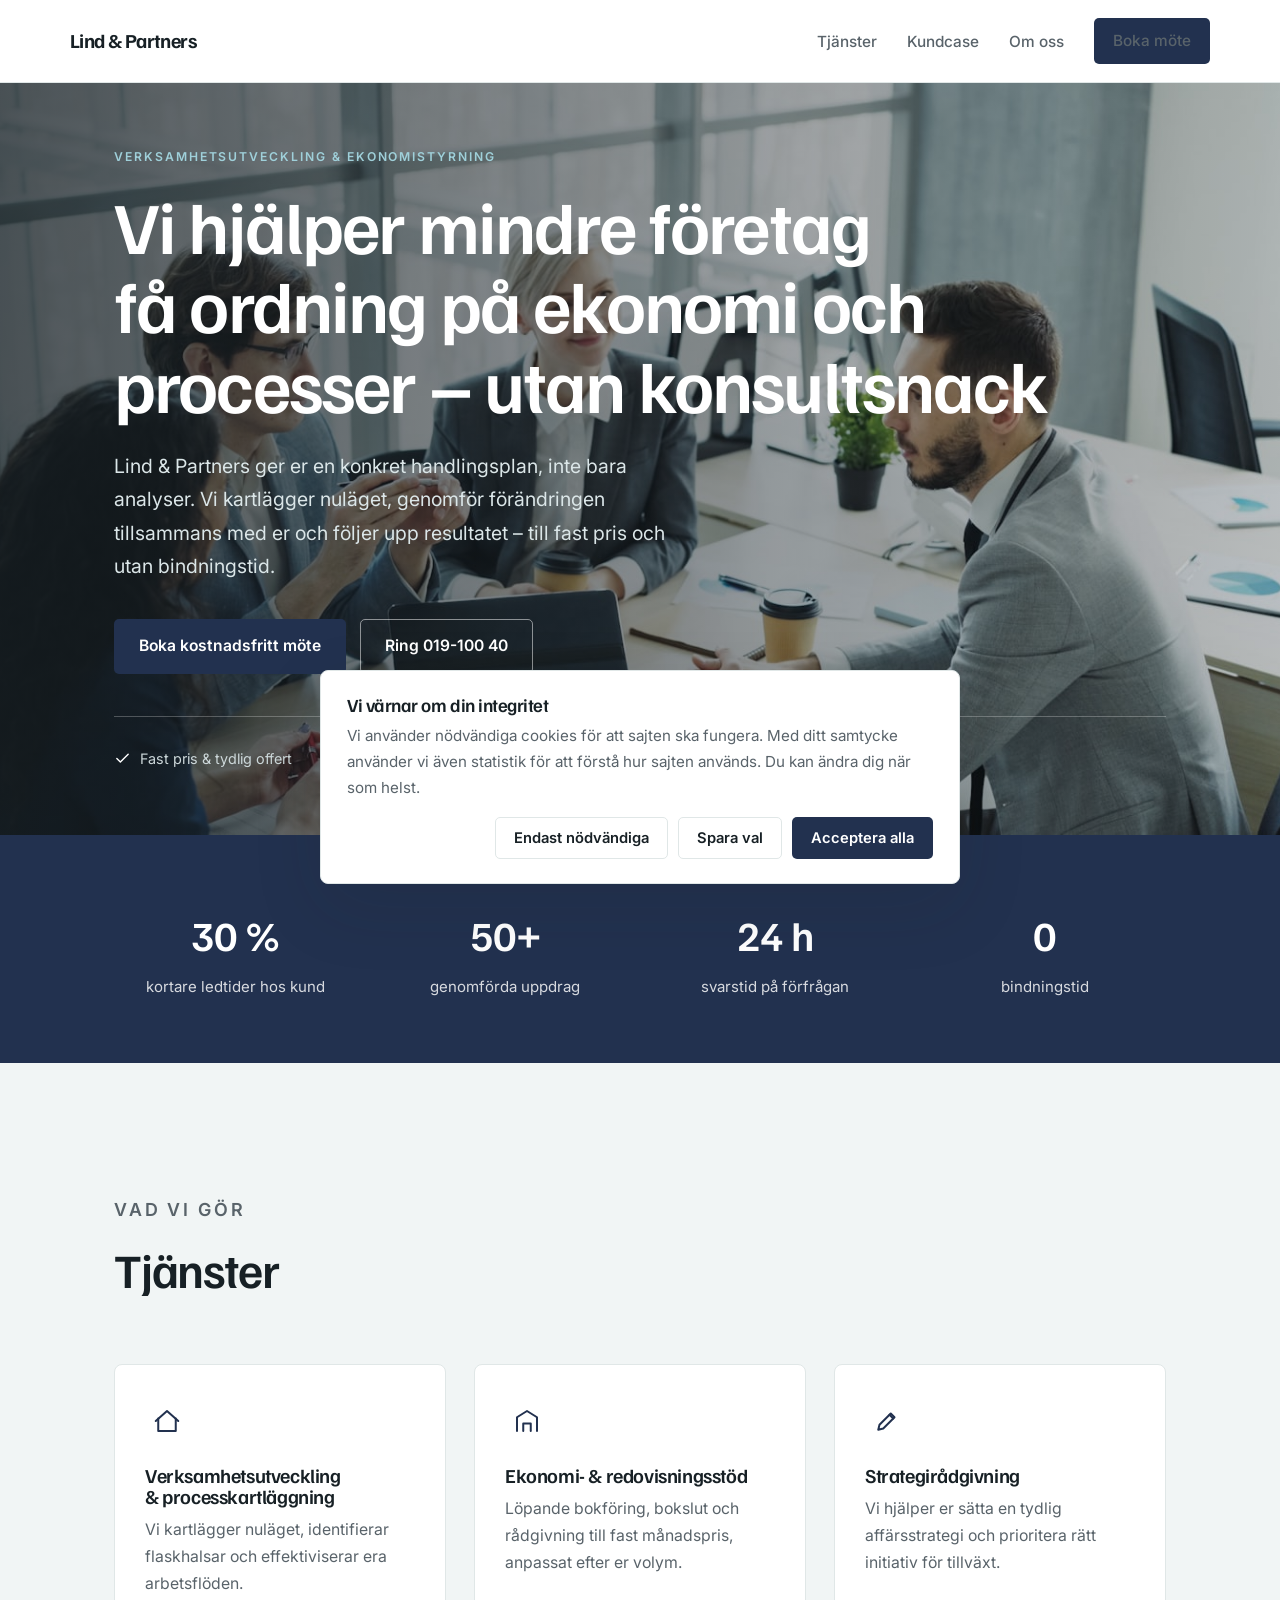
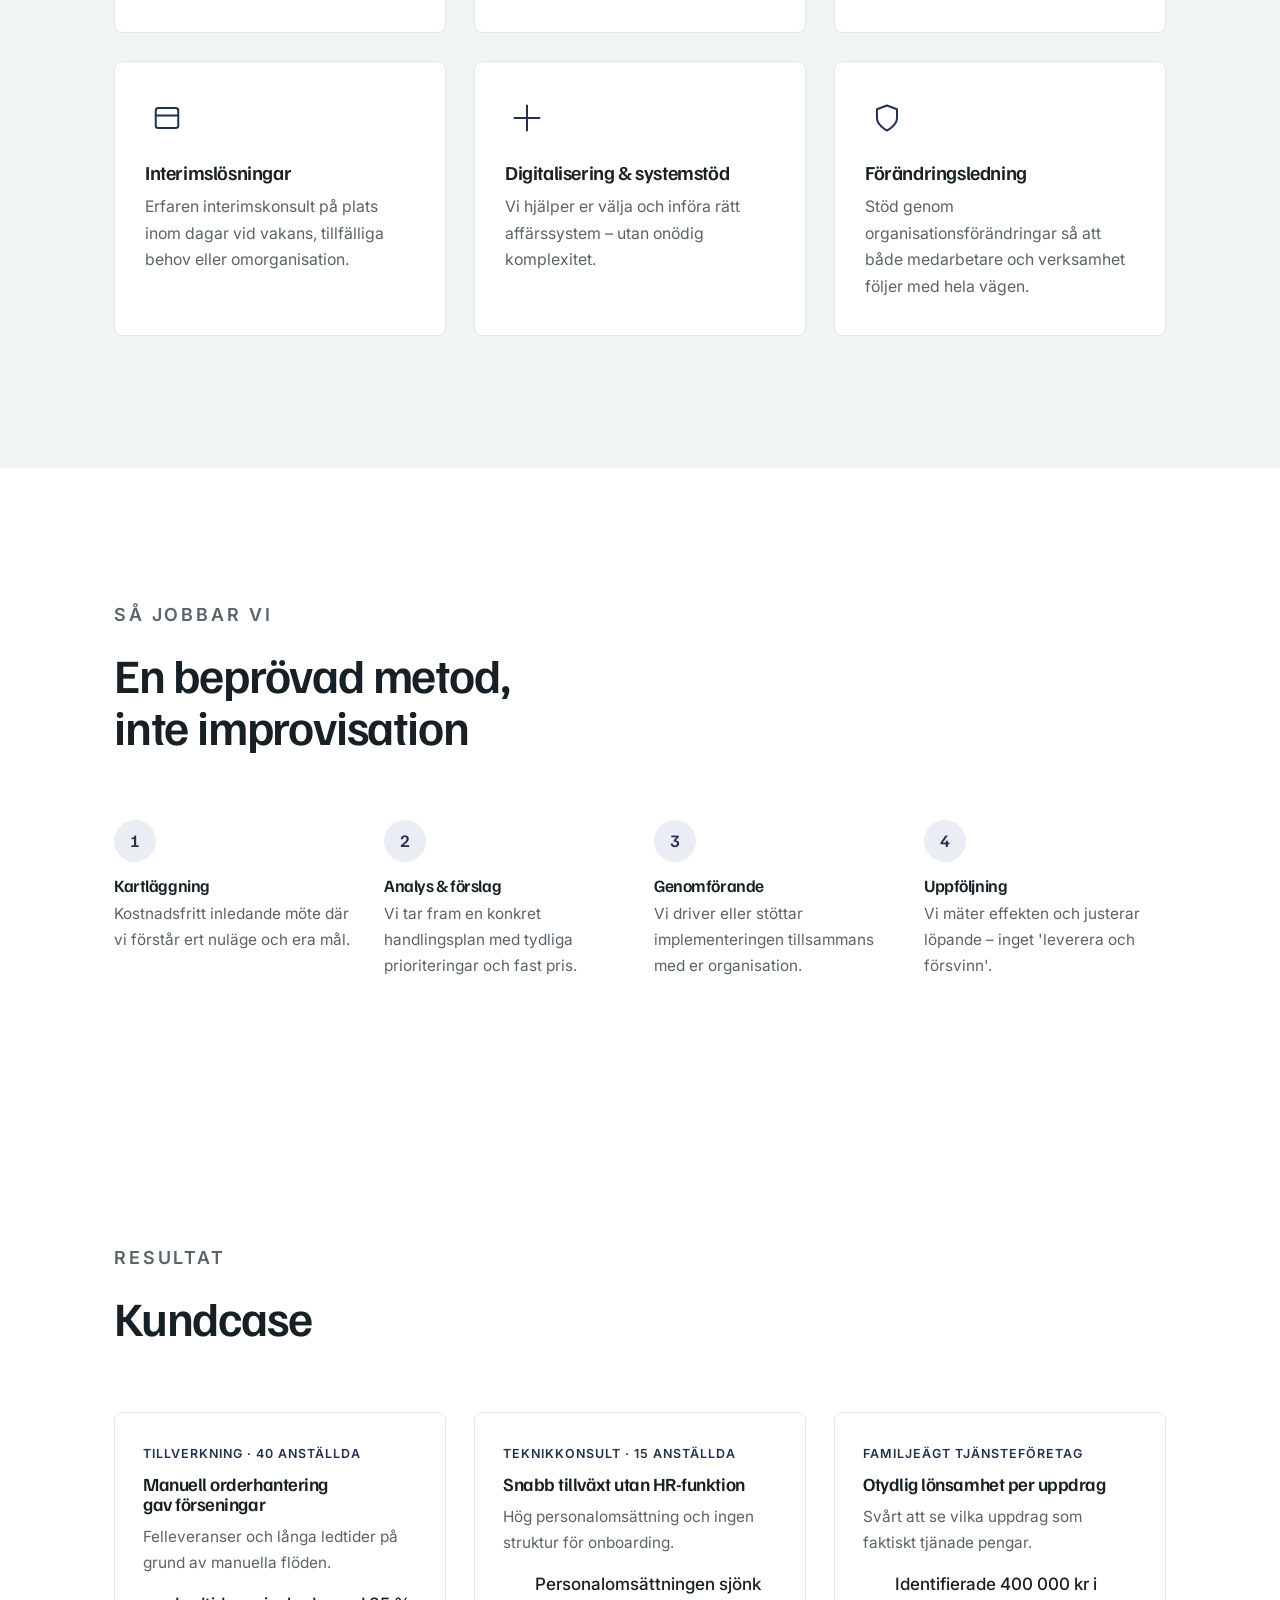
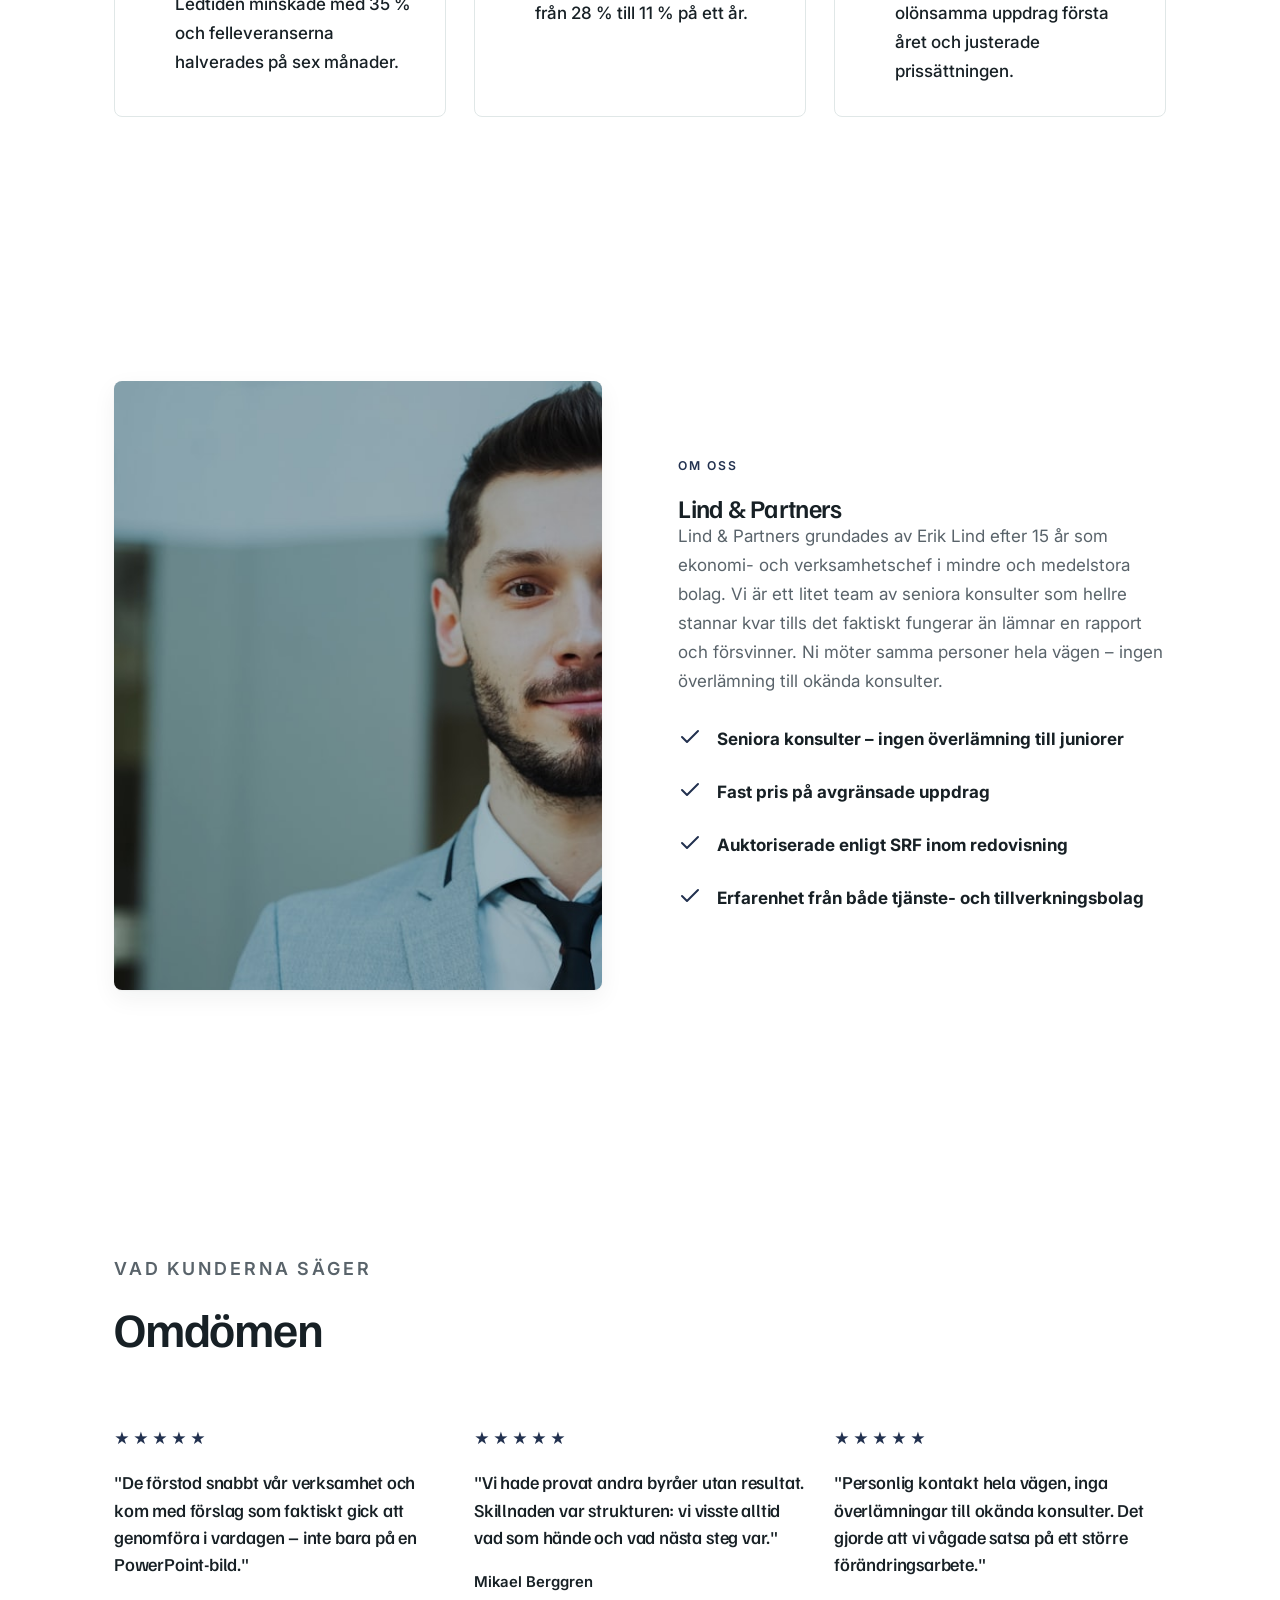
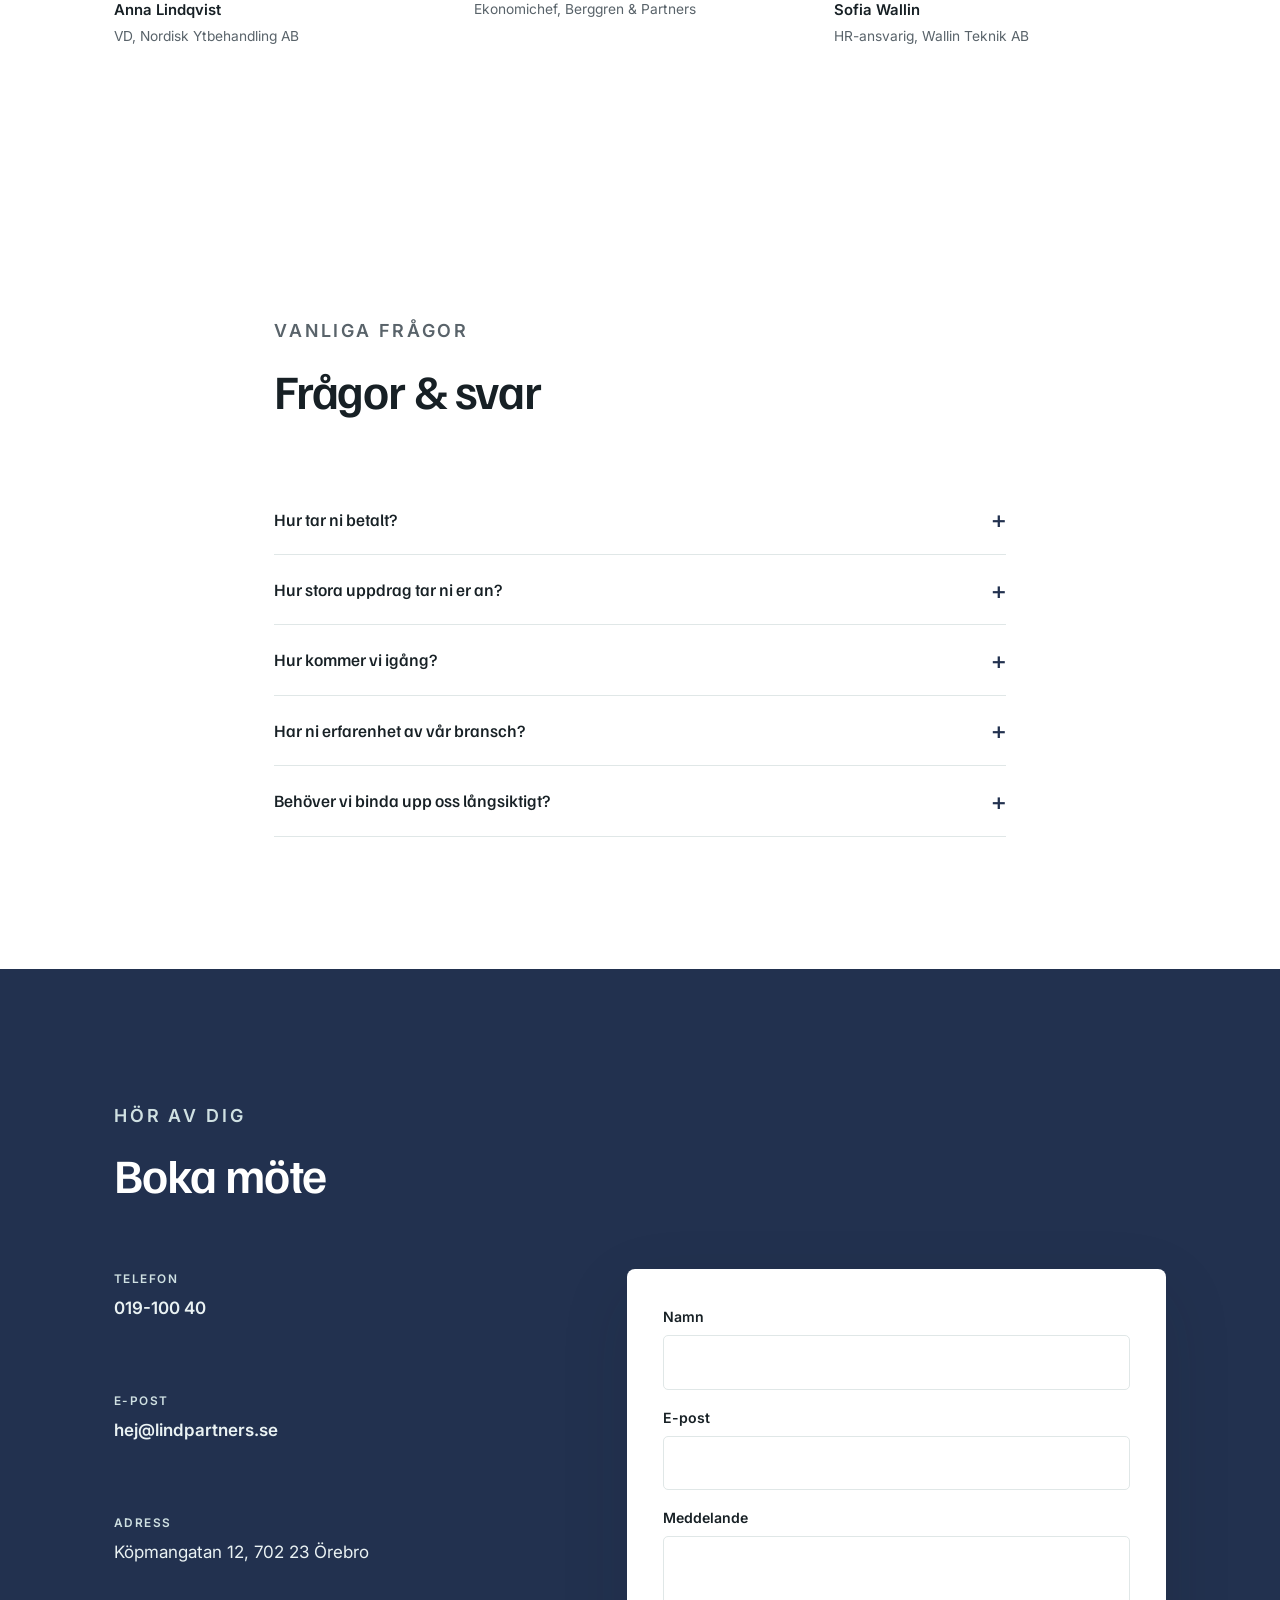
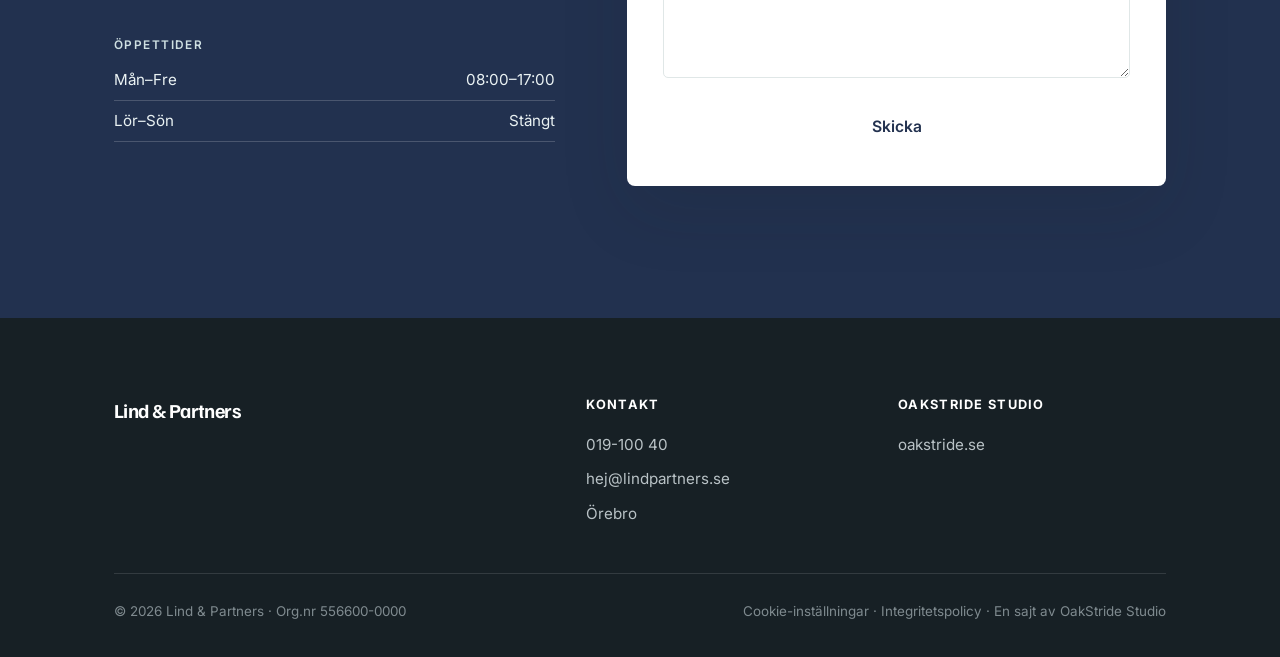
==== commit 74c7ee89: "Uppdatera bransch-exempel: video-hero + unika bilder" ====
--- a/examples/lind-partners/index.html
+++ b/examples/lind-partners/index.html
@@ -33,26 +33,25 @@
   </header>
   <main id="main">
     <span id="top"></span>
-    <section class="hero">
-      <div class="container hero-grid">
-        <div>
-          <p class="eyebrow">Verksamhetsutveckling &amp; ekonomistyrning</p>
-          <h1>Vi hjälper mindre företag få ordning på ekonomi och processer – utan konsultsnack</h1>
-          <p class="lead">Lind &amp; Partners ger er en konkret handlingsplan, inte bara analyser. Vi kartlägger nuläget, genomför förändringen tillsammans med er och följer upp resultatet – till fast pris och utan bindningstid.</p>
-          <div class="cta-row">
-            <a class="btn btn--primary" href="#kontakt">Boka kostnadsfritt möte</a>
-            <a class="btn btn--ghost" href="tel:019-10040">Ring 019-100 40</a>
-          </div>
-          <div class="trust-row">
+    <section class="hero hero--cinematic">
+      <div class="hero-bg">
+        <video class="hero-video" autoplay muted loop playsinline preload="metadata" poster="assets/hero-poster.jpg" aria-label="Lind &amp; Partners">
+          <source src="assets/hero.mp4" type="video/mp4" /></video>
+        <img class="video-poster" src="assets/hero-poster.jpg" alt="Lind &amp; Partners" />
+      </div>
+      <div class="container">
+        <p class="eyebrow">Verksamhetsutveckling &amp; ekonomistyrning</p>
+        <h1>Vi hjälper mindre företag få ordning på ekonomi och processer – utan konsultsnack</h1>
+        <p class="lead">Lind &amp; Partners ger er en konkret handlingsplan, inte bara analyser. Vi kartlägger nuläget, genomför förändringen tillsammans med er och följer upp resultatet – till fast pris och utan bindningstid.</p>
+        <div class="cta-row">
+          <a class="btn btn--primary" href="#kontakt">Boka kostnadsfritt möte</a>
+          <a class="btn btn--ghost" href="tel:019-10040">Ring 019-100 40</a>
+        </div>
+        <div class="trust-row">
             <span><svg viewBox="0 0 24 24" fill="none" stroke-width="2" stroke-linecap="round" stroke-linejoin="round"><path d="M20 6 9 17l-5-5"/></svg> Fast pris &amp; tydlig offert</span>
             <span><svg viewBox="0 0 24 24" fill="none" stroke-width="2" stroke-linecap="round" stroke-linejoin="round"><path d="M20 6 9 17l-5-5"/></svg> Inga bindningstider</span>
             <span><svg viewBox="0 0 24 24" fill="none" stroke-width="2" stroke-linecap="round" stroke-linejoin="round"><path d="M20 6 9 17l-5-5"/></svg> Svar inom 24 timmar</span>
           </div>
-        </div>
-        <div class="hero-media">
-          <video class="hero-video" autoplay muted loop playsinline preload="metadata" poster="assets/hero-poster.svg" aria-label="Lind &amp; Partners"></video>
-          <img class="video-poster" src="assets/hero-poster.svg" alt="Lind &amp; Partners" />
-        </div>
       </div>
     </section>
 
@@ -102,7 +101,7 @@
 
     <section class="section" id="om">
       <div class="container split">
-        <div class="split-media"><img src="assets/placeholder.svg" alt="Lind &amp; Partners" /></div>
+        <div class="split-media"><img src="assets/about.jpg" alt="Lind &amp; Partners" /></div>
         <div>
           <p class="eyebrow">Om oss</p>
           <h2>Lind &amp; Partners</h2>
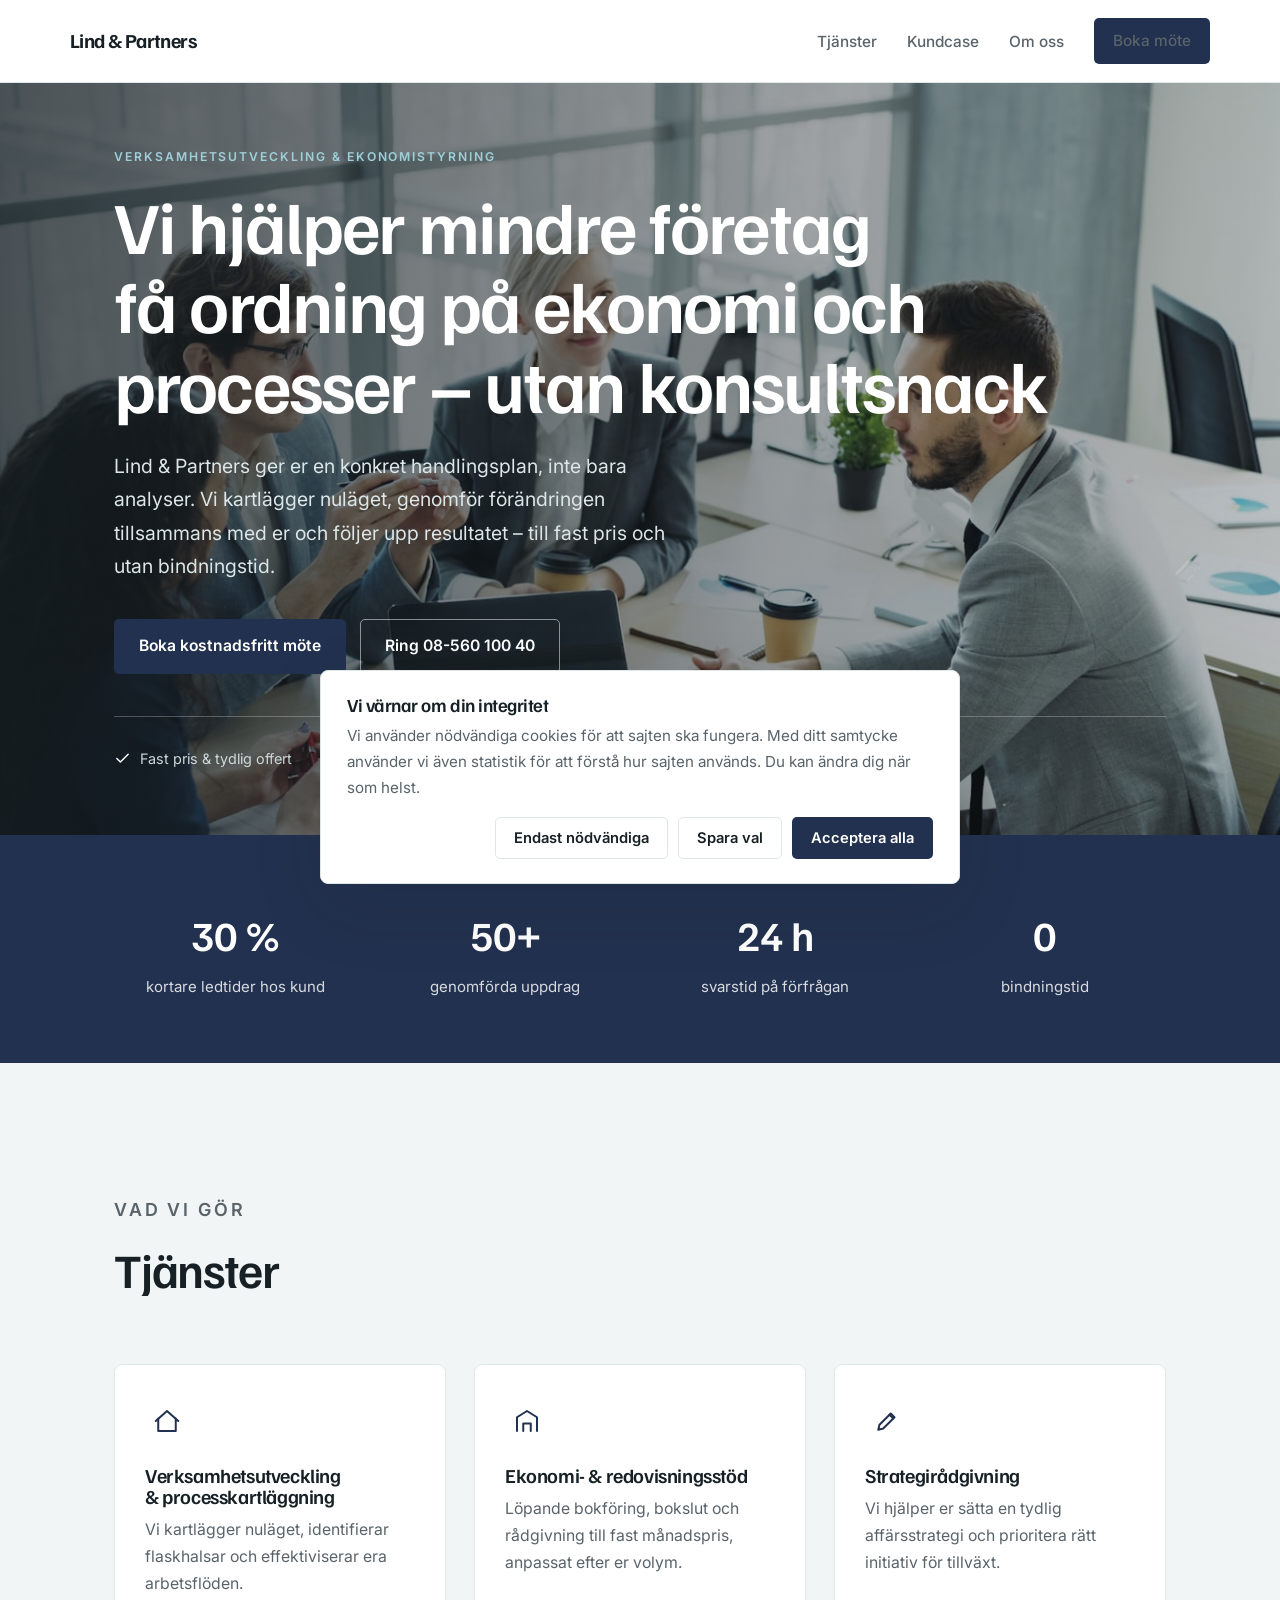
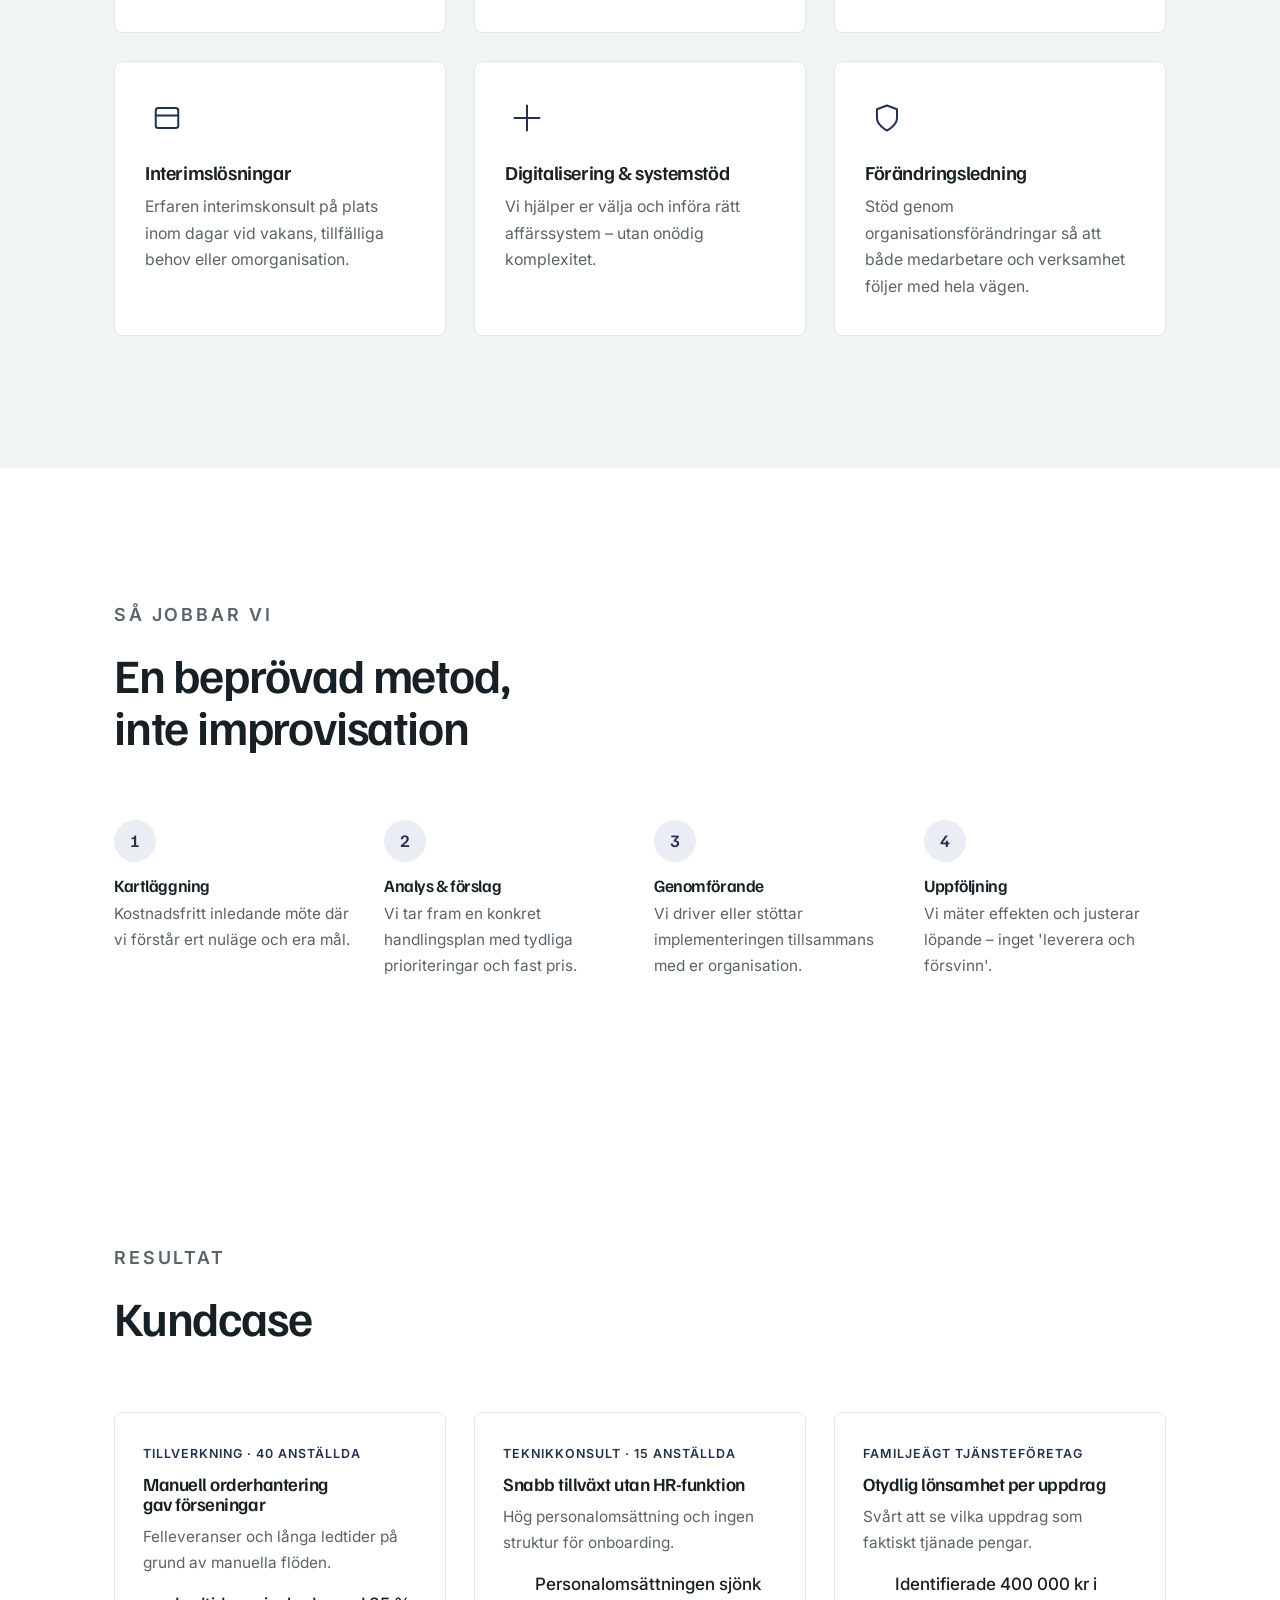
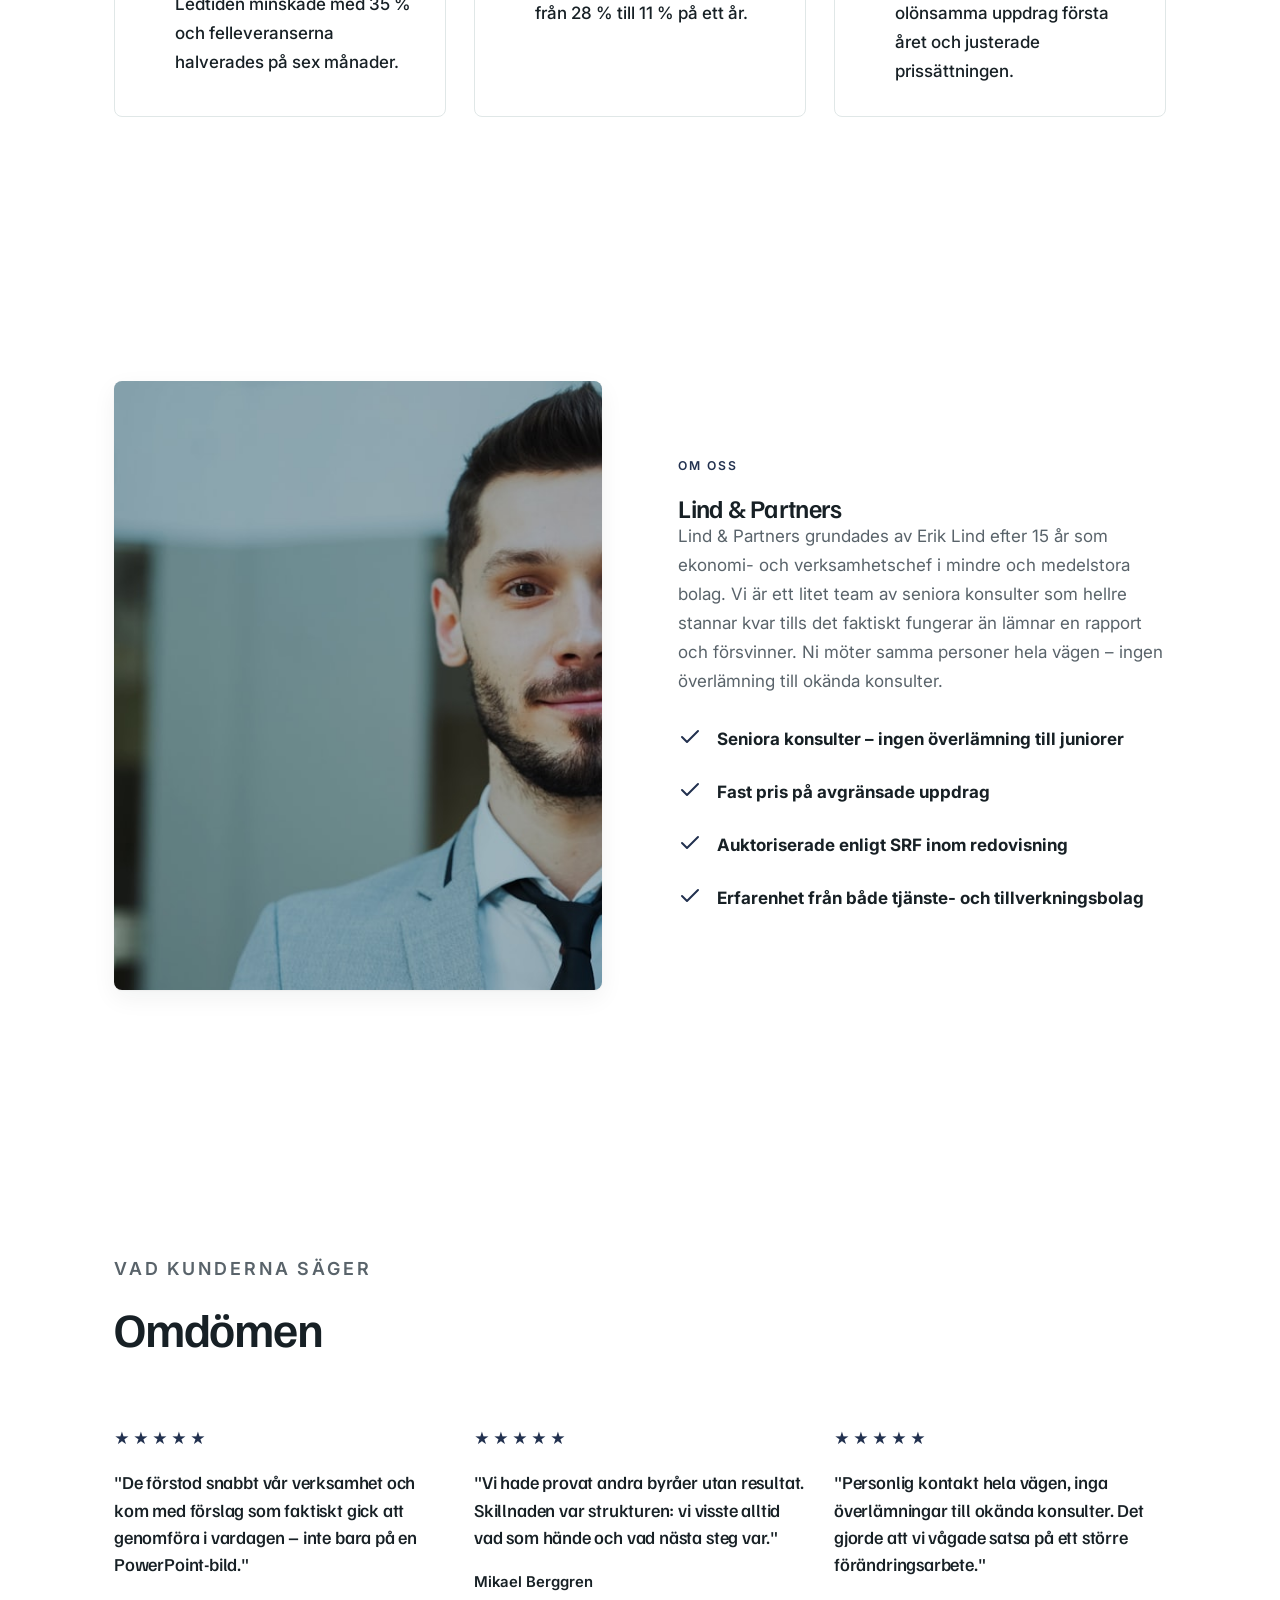
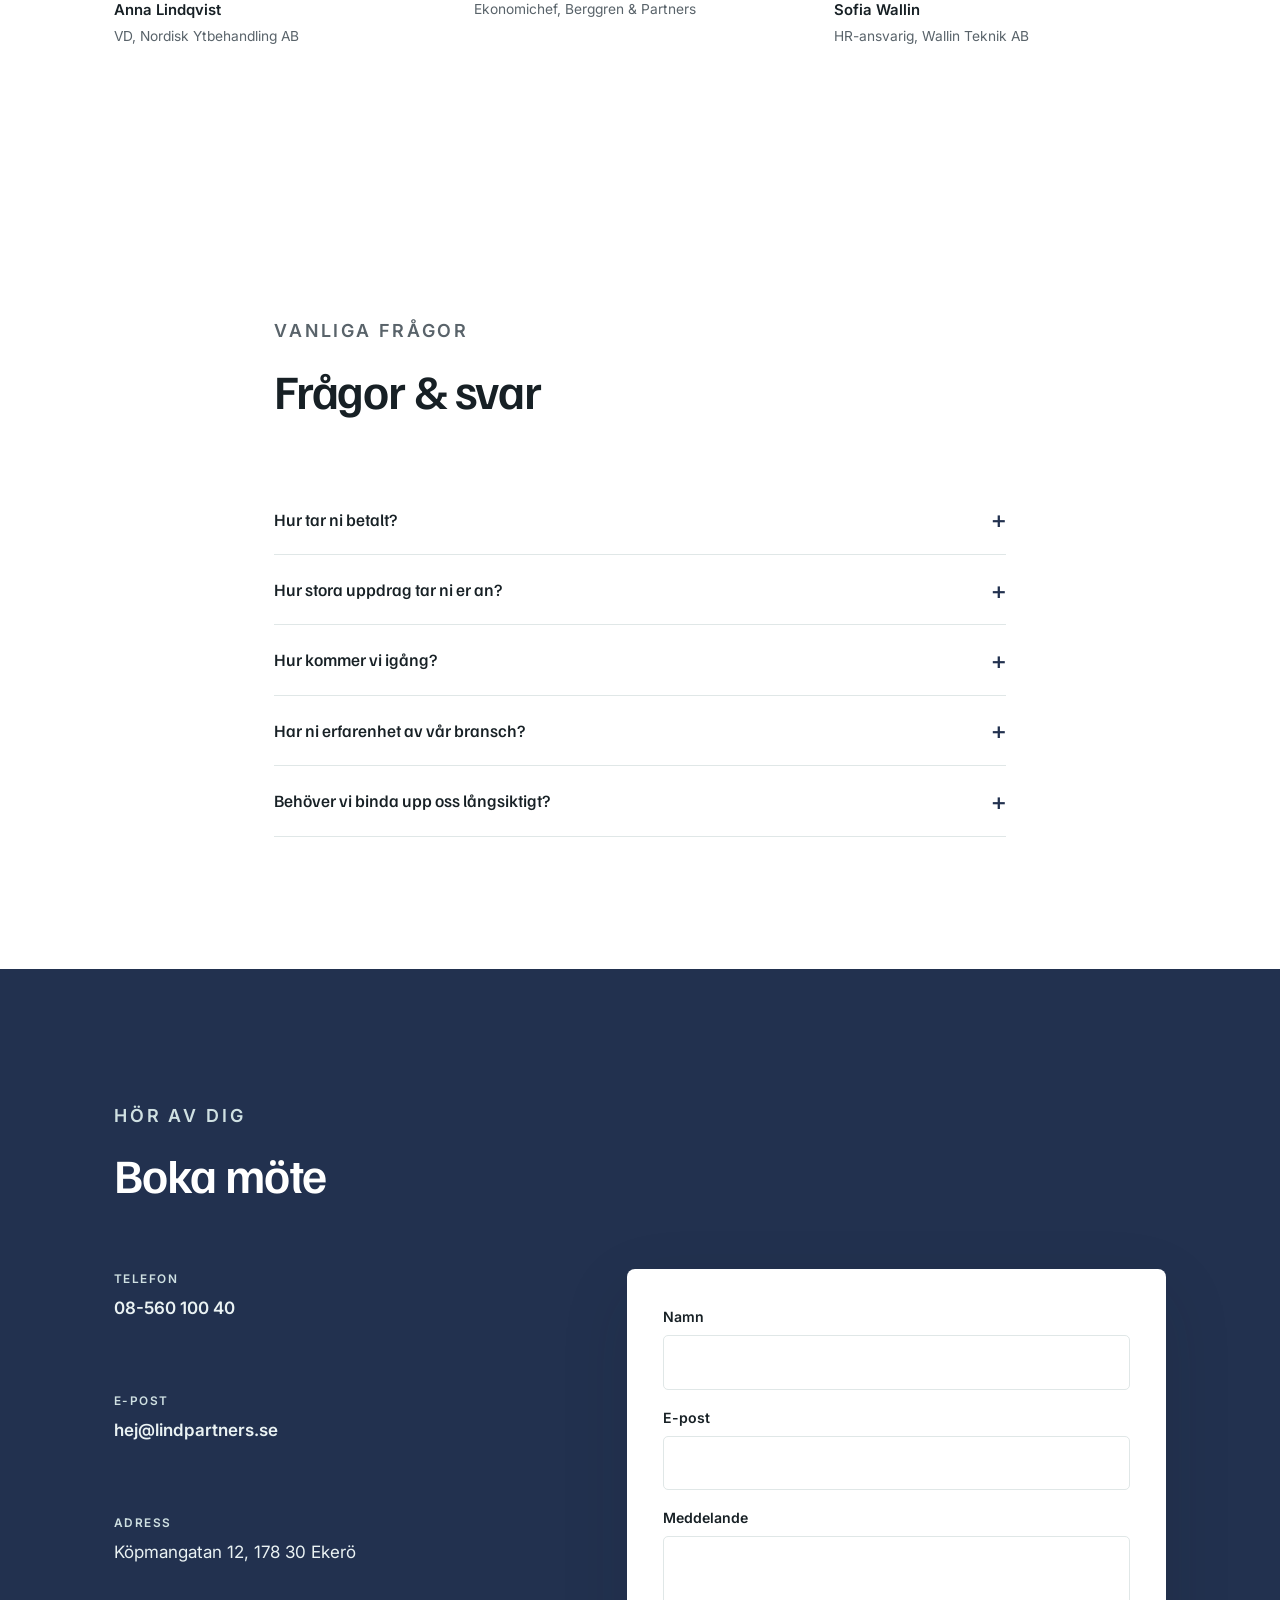
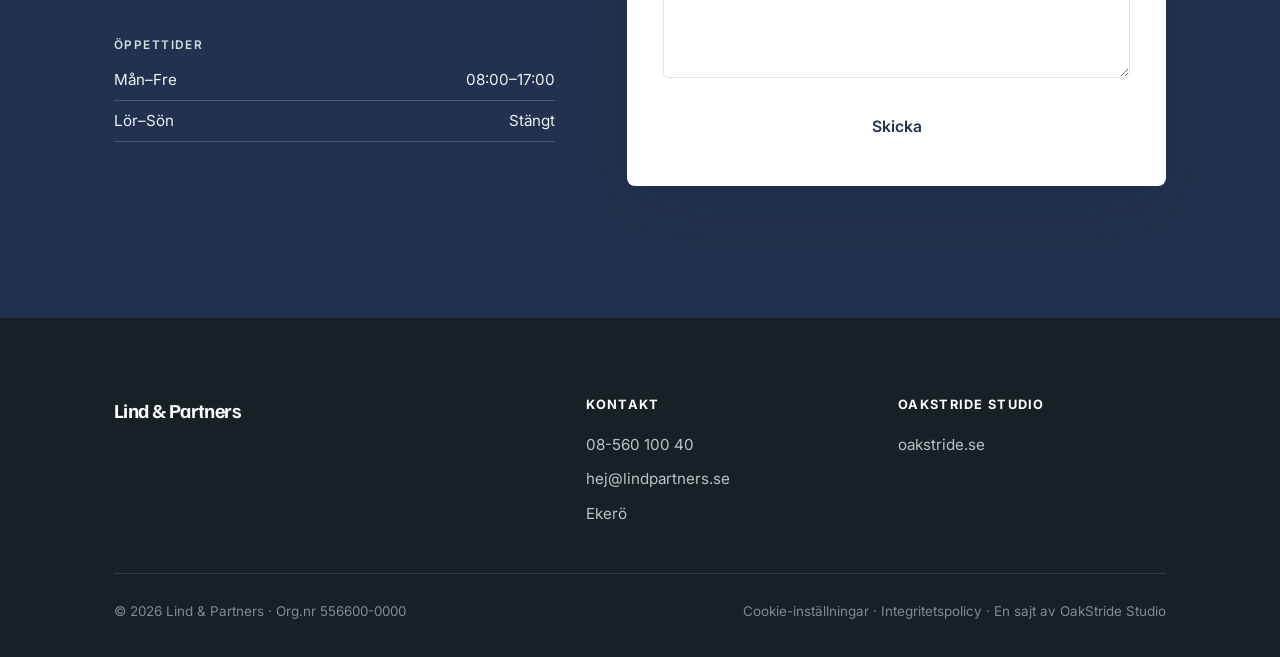
==== commit 333c02b6: "Exempel: ortsnamn → Ekerö" ====
--- a/examples/lind-partners/index.html
+++ b/examples/lind-partners/index.html
@@ -15,7 +15,7 @@
   <link href="https://fonts.googleapis.com/css2?family=Familjen+Grotesk:wght@500;600;700&family=Inter:wght@400;500;600&display=swap" rel="stylesheet" />
   <link rel="stylesheet" href="styles.css" />
   <link rel="stylesheet" href="themes.css" />
-  <script type="application/ld+json">{"@context":"https://schema.org","@type":"ProfessionalService","name":"Lind & Partners","telephone":"019-100 40","email":"hej@lindpartners.se","address":{"@type":"PostalAddress","streetAddress":"Köpmangatan 12","postalCode":"702 23","addressLocality":"Örebro","addressCountry":"SE"},"url":"https://www.lindpartners.se/"}</script>
+  <script type="application/ld+json">{"@context":"https://schema.org","@type":"ProfessionalService","name":"Lind & Partners","telephone":"08-560 100 40","email":"hej@lindpartners.se","address":{"@type":"PostalAddress","streetAddress":"Köpmangatan 12","postalCode":"178 30","addressLocality":"Ekerö","addressCountry":"SE"},"url":"https://www.lindpartners.se/"}</script>
 </head>
 <body>
   <a class="skip-link" href="#main">Hoppa till innehåll</a>
@@ -45,7 +45,7 @@
         <p class="lead">Lind &amp; Partners ger er en konkret handlingsplan, inte bara analyser. Vi kartlägger nuläget, genomför förändringen tillsammans med er och följer upp resultatet – till fast pris och utan bindningstid.</p>
         <div class="cta-row">
           <a class="btn btn--primary" href="#kontakt">Boka kostnadsfritt möte</a>
-          <a class="btn btn--ghost" href="tel:019-10040">Ring 019-100 40</a>
+          <a class="btn btn--ghost" href="tel:08-56010040">Ring 08-560 100 40</a>
         </div>
         <div class="trust-row">
             <span><svg viewBox="0 0 24 24" fill="none" stroke-width="2" stroke-linecap="round" stroke-linejoin="round"><path d="M20 6 9 17l-5-5"/></svg> Fast pris &amp; tydlig offert</span>
@@ -145,9 +145,9 @@
         <div class="section-head"><p class="eyebrow">Hör av dig</p><h2>Boka möte</h2></div>
         <div class="contact-grid">
           <ul class="contact-list">
-            <li><div class="k">Telefon</div><a href="tel:019-10040">019-100 40</a></li>
+            <li><div class="k">Telefon</div><a href="tel:08-56010040">08-560 100 40</a></li>
             <li><div class="k">E-post</div><a href="mailto:hej@lindpartners.se">hej@lindpartners.se</a></li>
-            <li><div class="k">Adress</div>Köpmangatan 12, 702 23 Örebro</li>
+            <li><div class="k">Adress</div>Köpmangatan 12, 178 30 Ekerö</li>
             <li><div class="k">Öppettider</div><ul class="hours">
                 <li><span>Mån–Fre</span><span>08:00–17:00</span></li>
                 <li><span>Lör–Sön</span><span>Stängt</span></li>
@@ -167,7 +167,7 @@
     <div class="container">
       <div class="footer-grid">
         <div><a class="brand" href="#top" style="color:#fff">Lind &amp; Partners</a></div>
-        <div><h4>Kontakt</h4><ul><li><a href="tel:019-10040">019-100 40</a></li><li><a href="mailto:hej@lindpartners.se">hej@lindpartners.se</a></li><li>Örebro</li></ul></div>
+        <div><h4>Kontakt</h4><ul><li><a href="tel:08-56010040">08-560 100 40</a></li><li><a href="mailto:hej@lindpartners.se">hej@lindpartners.se</a></li><li>Ekerö</li></ul></div>
         <div><h4>OakStride Studio</h4><ul><li><a href="https://oakstride.se">oakstride.se</a></li></ul></div>
       </div>
       <div class="footer-bottom">
